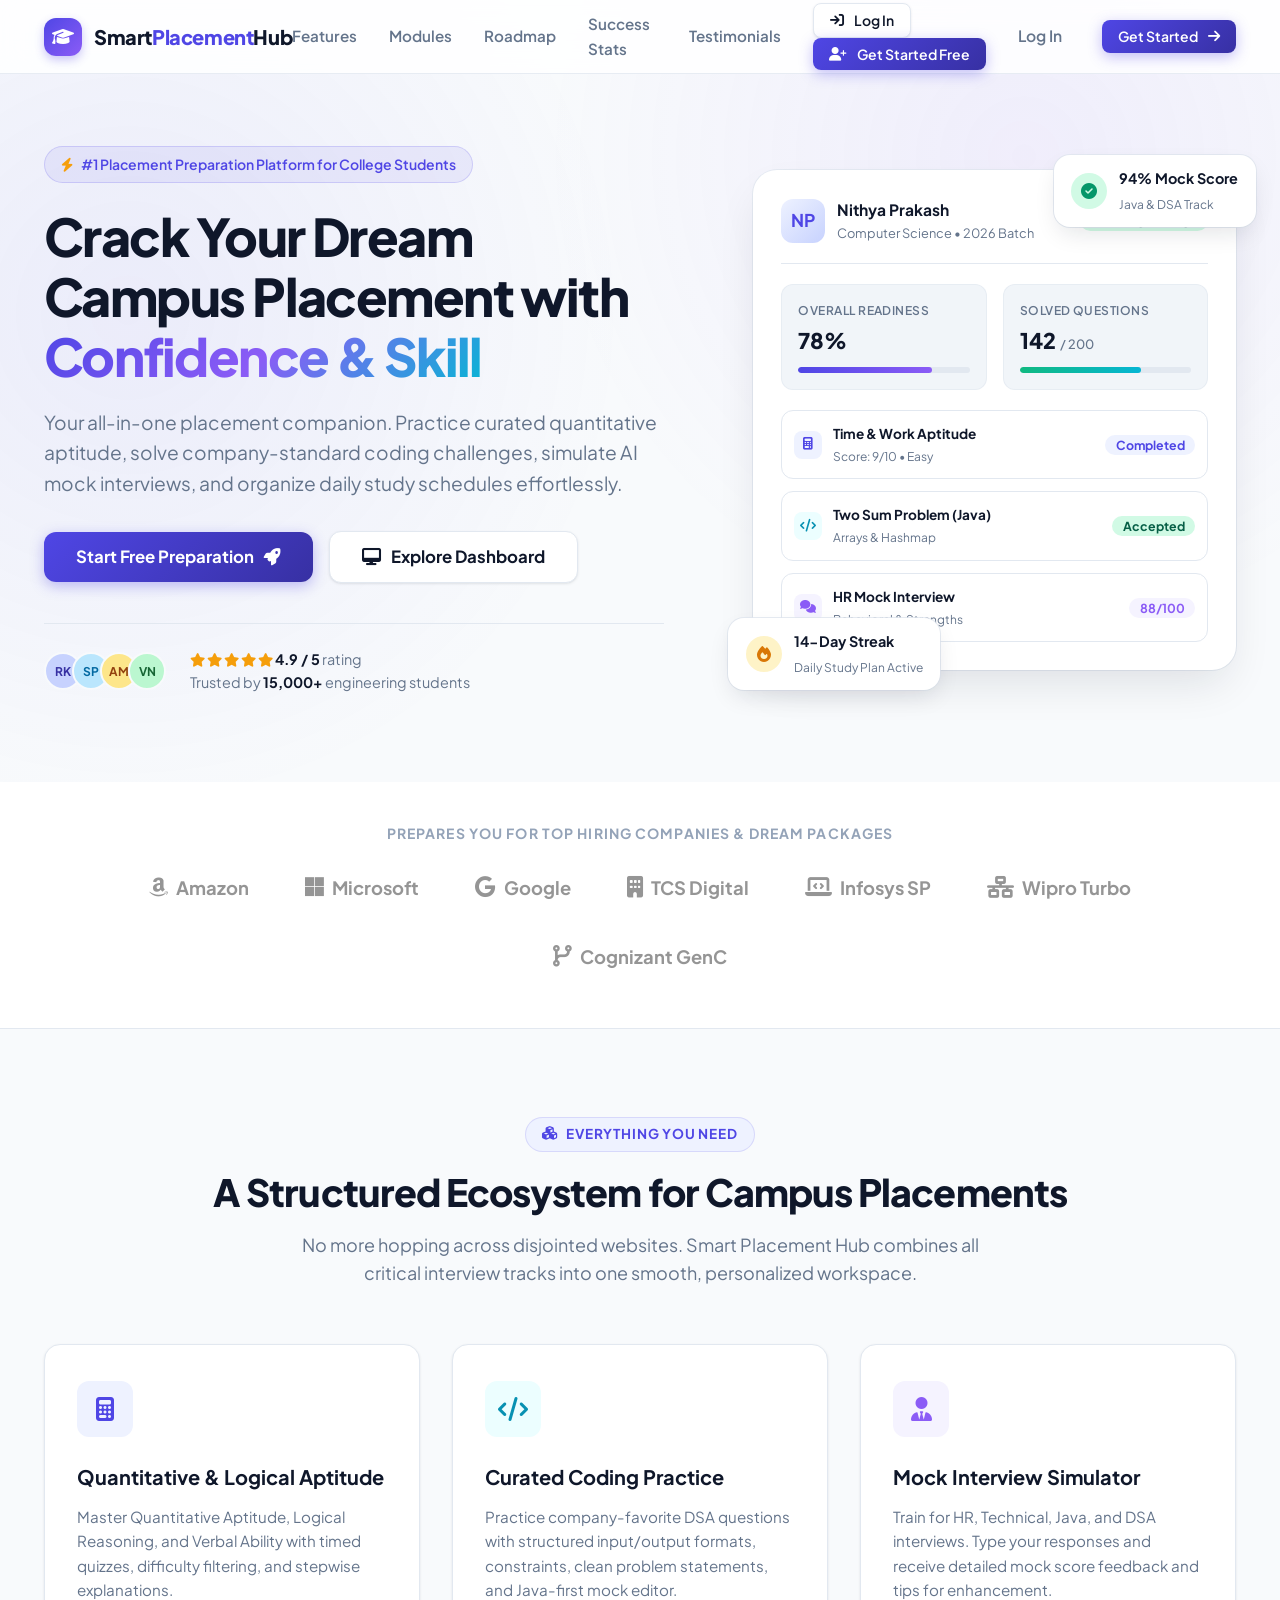
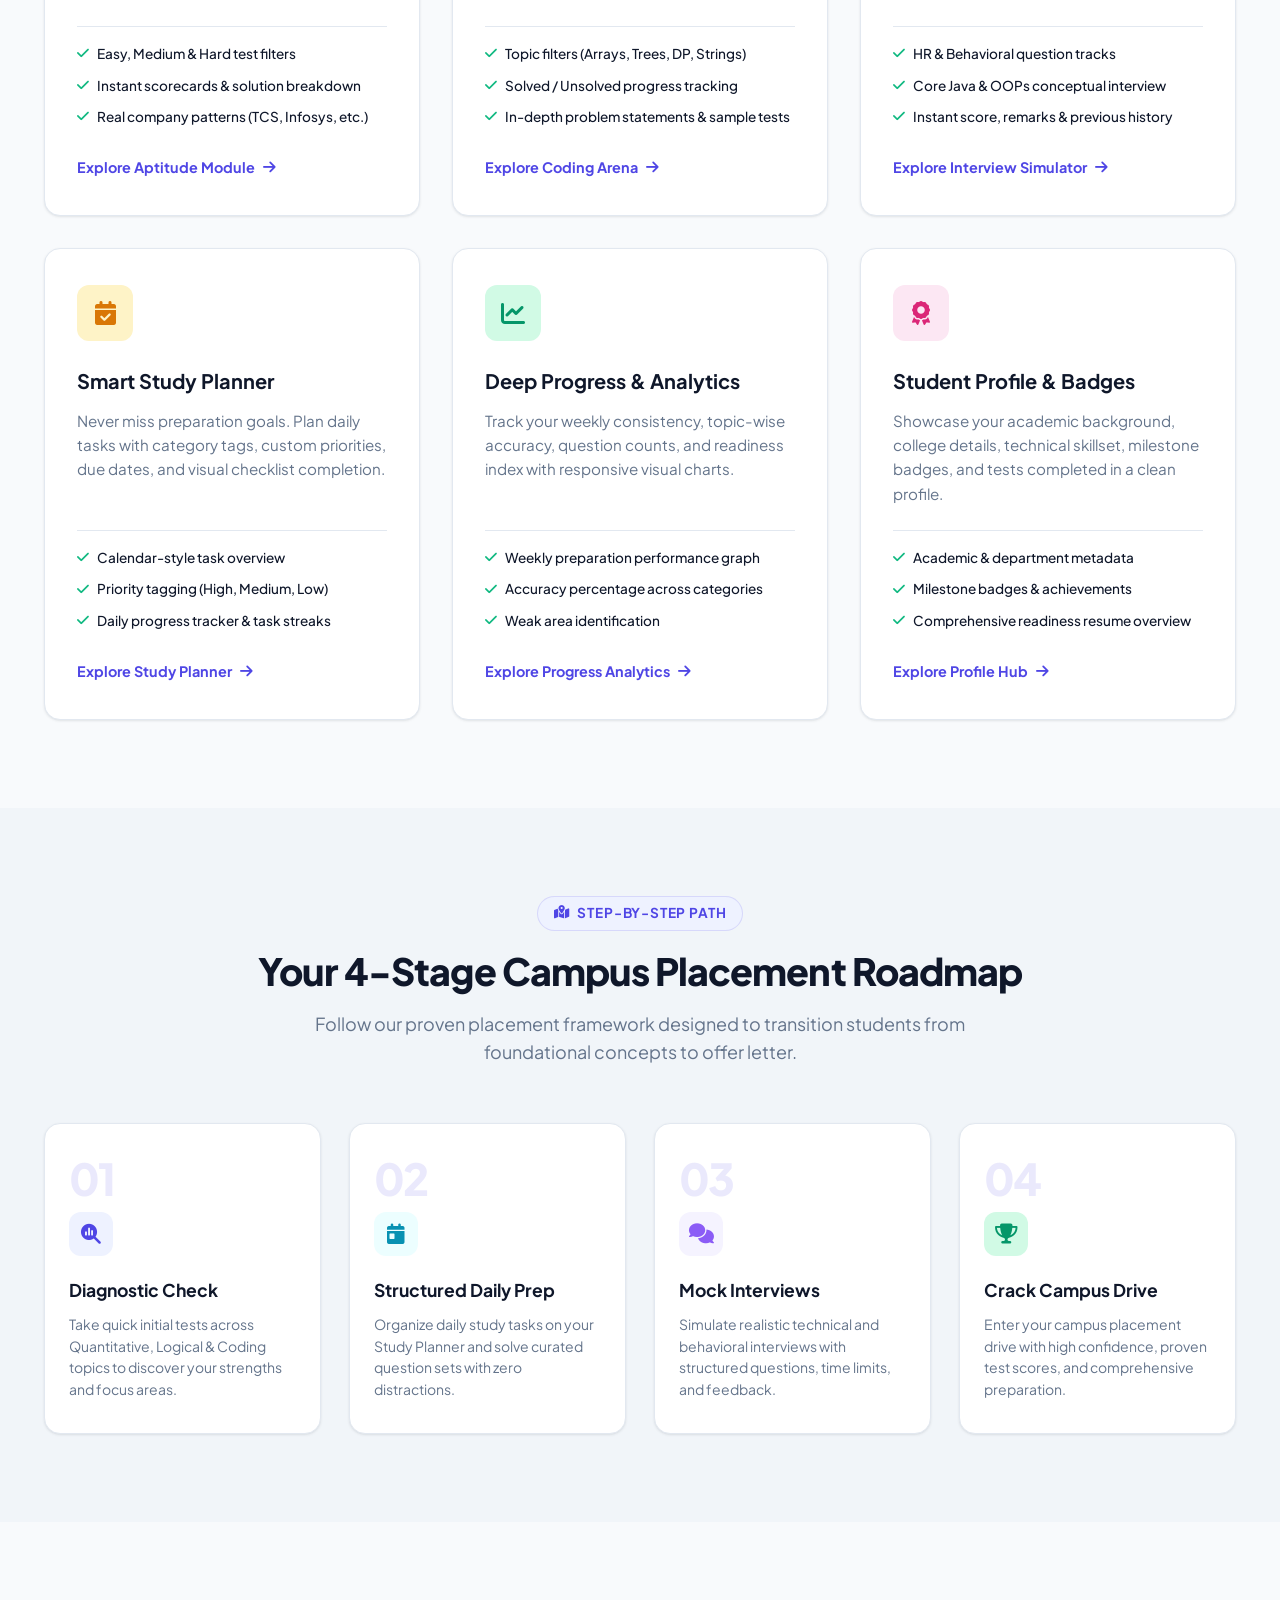
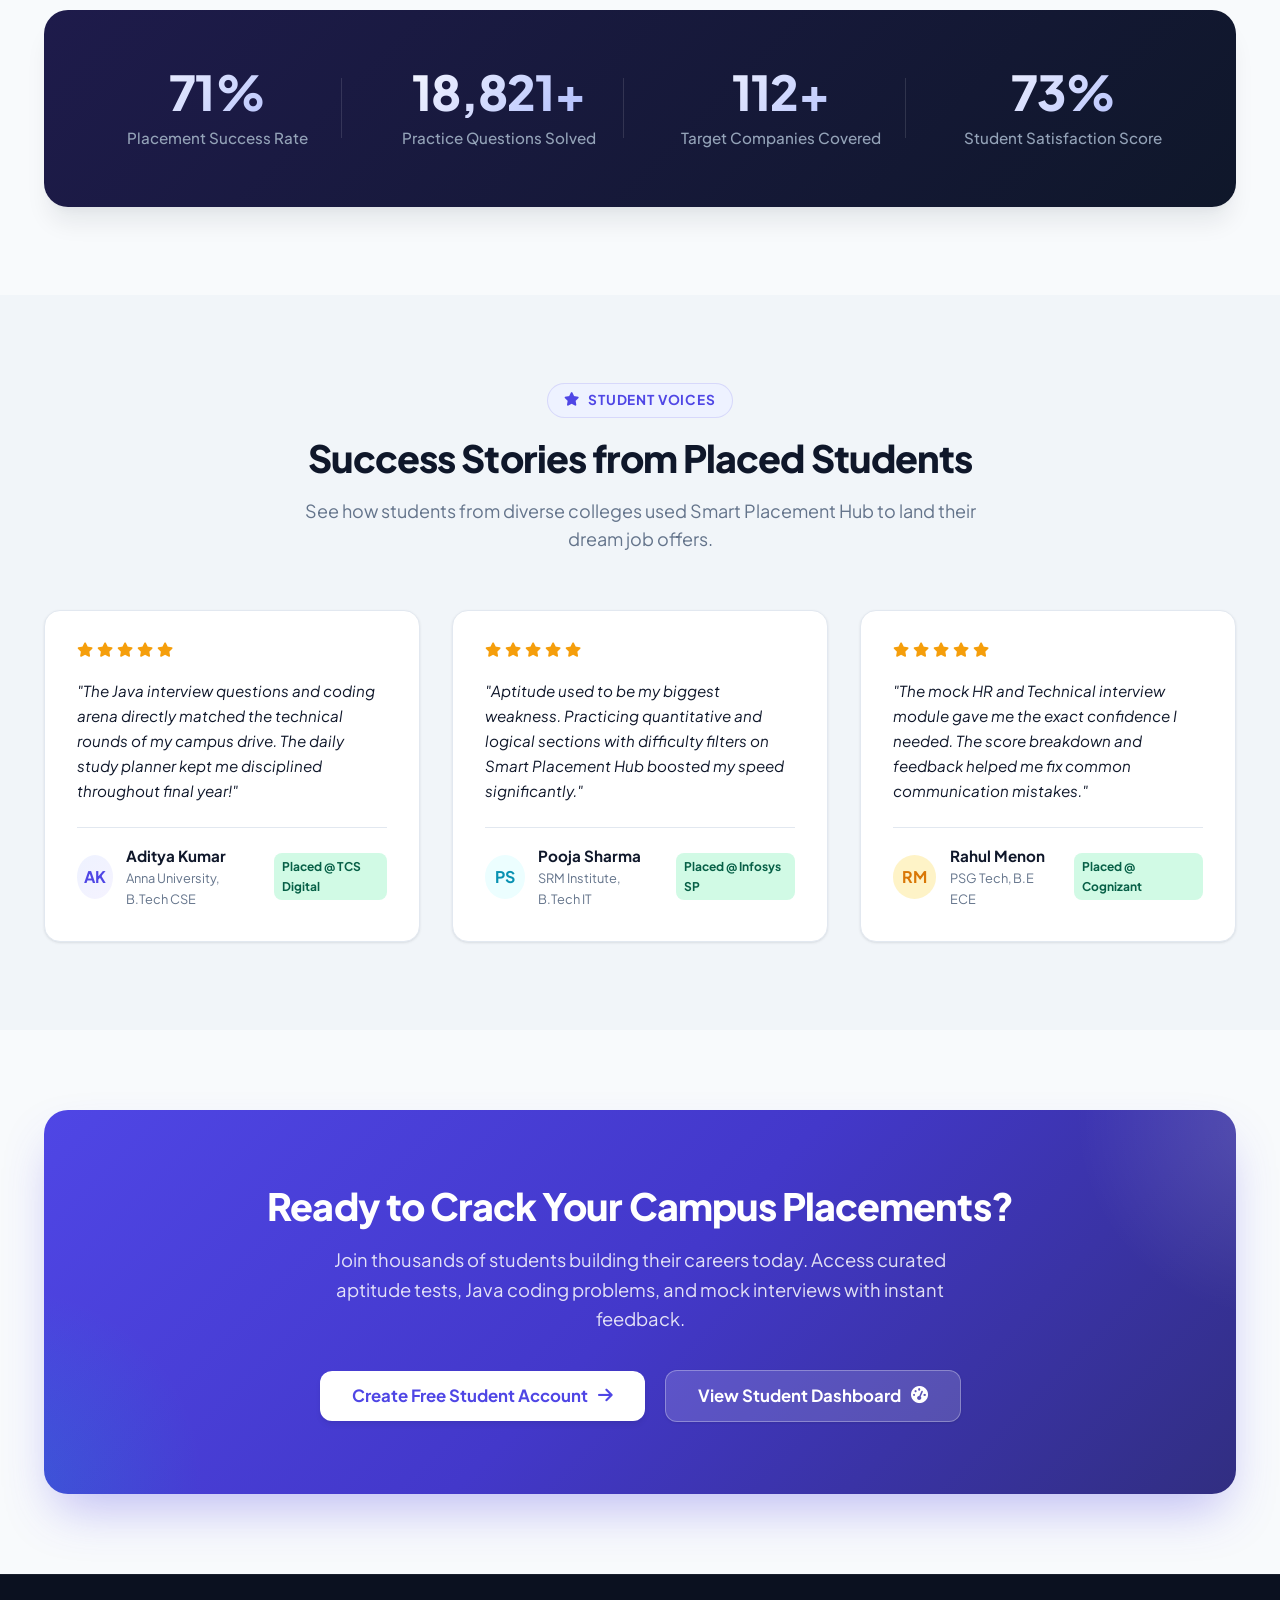
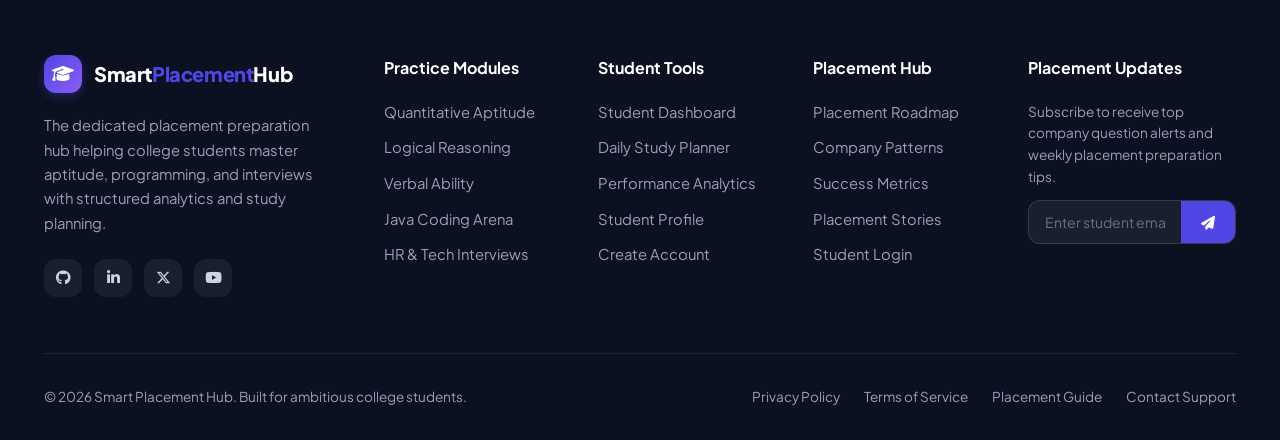
==== index.html @ e0151606 "Initial commit" ====
<!DOCTYPE html>
<html lang="en">
<head>
  <meta charset="UTF-8">
  <meta name="viewport" content="width=device-width, initial-scale=1.0">
  <meta name="description" content="Smart Placement Hub - Modern student placement preparation platform for mastering aptitude, coding challenges, mock interviews, and study planning.">
  <meta name="keywords" content="placement preparation, campus placements, aptitude practice, coding practice, mock interview, Java, DSA, study planner">
  <meta name="author" content="Smart Placement Hub">
  <title>Smart Placement Hub | Master Placements, Coding & Interviews</title>

  <!-- Google Fonts -->
  <link rel="preconnect" href="https://fonts.googleapis.com">
  <link rel="preconnect" href="https://fonts.gstatic.com" crossorigin>
  <link href="https://fonts.googleapis.com/css2?family=Inter:wght@300;400;500;600;700;800&family=Plus+Jakarta+Sans:wght@400;500;600;700;800&family=Fira+Code:wght@400;500&display=swap" rel="stylesheet">

  <!-- Font Awesome Icons -->
  <link rel="stylesheet" href="https://cdnjs.cloudflare.com/ajax/libs/font-awesome/6.5.1/css/all.min.css">

  <!-- Core & Responsive Styles -->
  <link rel="stylesheet" href="css/style.css">
  <link rel="stylesheet" href="css/responsive.css">
</head>
<body>

  <!-- Backdrop overlay for mobile drawer -->
  <div class="drawer-backdrop" id="drawerBackdrop"></div>

  <!-- =========================================================================
       1. Navigation Bar
       ========================================================================= -->
  <header class="navbar" id="mainNavbar">
    <div class="container nav-container">
      <!-- Brand Logo -->
      <a href="index.html" class="brand-logo" id="brandLogo">
        <div class="brand-icon-wrapper">
          <i class="fa-solid fa-graduation-cap"></i>
        </div>
        <span>Smart<span>Placement</span>Hub</span>
      </a>

      <!-- Desktop & Mobile Navigation Links -->
      <nav class="nav-menu" id="navMenu">
        <a href="#features" class="nav-link">Features</a>
        <a href="#modules" class="nav-link">Modules</a>
        <a href="#roadmap" class="nav-link">Roadmap</a>
        <a href="#stats" class="nav-link">Success Stats</a>
        <a href="#testimonials" class="nav-link">Testimonials</a>
        
        <!-- Mobile Actions inside Drawer -->
        <div class="nav-actions-mobile">
          <a href="login.html" class="btn btn-secondary btn-sm" id="mobileLoginBtn">
            <i class="fa-solid fa-arrow-right-to-bracket"></i> Log In
          </a>
          <a href="register.html" class="btn btn-primary btn-sm" id="mobileRegisterBtn">
            <i class="fa-solid fa-user-plus"></i> Get Started Free
          </a>
        </div>
      </nav>

      <!-- Action Buttons (Desktop) -->
      <div class="nav-actions">
        <a href="login.html" class="btn btn-ghost" id="navLoginBtn">Log In</a>
        <a href="register.html" class="btn btn-primary btn-sm" id="navRegisterBtn">
          <span>Get Started</span>
          <i class="fa-solid fa-arrow-right"></i>
        </a>
      </div>

      <!-- Hamburger Menu Toggle Button -->
      <button class="nav-toggle" id="navToggle" aria-label="Toggle Navigation Menu">
        <span></span>
        <span></span>
        <span></span>
      </button>
    </div>
  </header>

  <!-- =========================================================================
       2. Hero Section
       ========================================================================= -->
  <section class="hero-section" id="home">
    <div class="container">
      <div class="hero-grid">
        <!-- Hero Left Column: Copy & CTAs -->
        <div class="hero-content">
          <div class="hero-pill">
            <i class="fa-solid fa-bolt"></i>
            <span>#1 Placement Preparation Platform for College Students</span>
          </div>

          <h1 class="hero-title">
            Crack Your Dream Campus Placement with <span class="gradient-text">Confidence & Skill</span>
          </h1>

          <p class="hero-description">
            Your all-in-one placement companion. Practice curated quantitative aptitude, solve company-standard coding challenges, simulate AI mock interviews, and organize daily study schedules effortlessly.
          </p>

          <div class="hero-cta-group">
            <a href="register.html" class="btn btn-primary btn-lg" id="heroGetStartedBtn">
              <span>Start Free Preparation</span>
              <i class="fa-solid fa-rocket"></i>
            </a>
            <a href="dashboard.html" class="btn btn-secondary btn-lg" id="heroExploreDemoBtn">
              <i class="fa-solid fa-desktop"></i>
              <span>Explore Dashboard</span>
            </a>
          </div>

          <!-- Trust & Social Proof Stats -->
          <div class="hero-trust-row">
            <div class="avatar-stack">
              <div class="avatar" style="background-color: #C7D2FE; display: flex; align-items: center; justify-content: center; font-size: 0.75rem; font-weight: 700; color: #3730A3;">RK</div>
              <div class="avatar" style="background-color: #BAE6FD; display: flex; align-items: center; justify-content: center; font-size: 0.75rem; font-weight: 700; color: #0369A1;">SP</div>
              <div class="avatar" style="background-color: #FDE68A; display: flex; align-items: center; justify-content: center; font-size: 0.75rem; font-weight: 700; color: #92400E;">AM</div>
              <div class="avatar" style="background-color: #BBF7D0; display: flex; align-items: center; justify-content: center; font-size: 0.75rem; font-weight: 700; color: #166534;">VN</div>
            </div>
            <div class="trust-text">
              <div>
                <span class="trust-stars">
                  <i class="fa-solid fa-star"></i>
                  <i class="fa-solid fa-star"></i>
                  <i class="fa-solid fa-star"></i>
                  <i class="fa-solid fa-star"></i>
                  <i class="fa-solid fa-star"></i>
                </span>
                <strong>4.9 / 5</strong> rating
              </div>
              <span>Trusted by <strong>15,000+</strong> engineering students</span>
            </div>
          </div>
        </div>

        <!-- Hero Right Column: Interactive Dashboard Mockup Preview -->
        <div class="hero-visual">
          <!-- Floating Badge Top Right -->
          <div class="floating-badge floating-badge-1">
            <div class="badge-icon-wrap" style="background: #D1FAE5; color: #059669;">
              <i class="fa-solid fa-circle-check"></i>
            </div>
            <div class="badge-text-wrap">
              <strong>94% Mock Score</strong>
              <span>Java & DSA Track</span>
            </div>
          </div>

          <!-- Floating Badge Bottom Left -->
          <div class="floating-badge floating-badge-2">
            <div class="badge-icon-wrap" style="background: #FEF3C7; color: #D97706;">
              <i class="fa-solid fa-fire"></i>
            </div>
            <div class="badge-text-wrap">
              <strong>14-Day Streak</strong>
              <span>Daily Study Plan Active</span>
            </div>
          </div>

          <!-- Main Dashboard Preview Card -->
          <div class="hero-card-preview">
            <div class="preview-header">
              <div class="preview-user-info">
                <div class="preview-avatar">NP</div>
                <div class="preview-user-meta">
                  <h4>Nithya Prakash</h4>
                  <p>Computer Science • 2026 Batch</p>
                </div>
              </div>
              <span class="badge badge-success"><i class="fa-solid fa-shield-halved"></i> Ready for Day 1</span>
            </div>

            <div class="preview-stats-grid">
              <div class="preview-stat-box">
                <div class="label">Overall Readiness</div>
                <div class="value">78%</div>
                <div class="progress-bar-sm">
                  <div class="progress-fill" style="width: 78%;"></div>
                </div>
              </div>
              <div class="preview-stat-box">
                <div class="label">Solved Questions</div>
                <div class="value">142 <span style="font-size: 0.8rem; color: var(--text-muted); font-weight: 500;">/ 200</span></div>
                <div class="progress-bar-sm">
                  <div class="progress-fill" style="width: 71%; background: linear-gradient(90deg, #10B981, #06B6D4);"></div>
                </div>
              </div>
            </div>

            <!-- Recent Activity Snippets -->
            <div class="preview-activity-list">
              <div class="preview-activity-item">
                <div class="activity-left">
                  <div class="activity-icon" style="background: #EEF2FF; color: #4F46E5;">
                    <i class="fa-solid fa-calculator"></i>
                  </div>
                  <div>
                    <strong style="display: block; font-size: 0.85rem;">Time & Work Aptitude</strong>
                    <span style="font-size: 0.75rem; color: var(--text-muted);">Score: 9/10 • Easy</span>
                  </div>
                </div>
                <span class="badge badge-primary">Completed</span>
              </div>

              <div class="preview-activity-item">
                <div class="activity-left">
                  <div class="activity-icon" style="background: #ECFEFF; color: #0891B2;">
                    <i class="fa-solid fa-code"></i>
                  </div>
                  <div>
                    <strong style="display: block; font-size: 0.85rem;">Two Sum Problem (Java)</strong>
                    <span style="font-size: 0.75rem; color: var(--text-muted);">Arrays & Hashmap</span>
                  </div>
                </div>
                <span class="badge badge-success">Accepted</span>
              </div>

              <div class="preview-activity-item">
                <div class="activity-left">
                  <div class="activity-icon" style="background: #F5F3FF; color: #8B5CF6;">
                    <i class="fa-solid fa-comments"></i>
                  </div>
                  <div>
                    <strong style="display: block; font-size: 0.85rem;">HR Mock Interview</strong>
                    <span style="font-size: 0.75rem; color: var(--text-muted);">Behavioral & Strengths</span>
                  </div>
                </div>
                <span class="badge badge-purple">88/100</span>
              </div>
            </div>
          </div>
        </div>
      </div>
    </div>
  </section>

  <!-- =========================================================================
       3. Placement Partner Company Logos
       ========================================================================= -->
  <section class="trust-brands-section">
    <div class="container">
      <div class="trust-brands-title">Prepares you for top hiring companies & dream packages</div>
      <div class="brands-grid">
        <div class="brand-item"><i class="fa-brands fa-amazon"></i> Amazon</div>
        <div class="brand-item"><i class="fa-brands fa-microsoft"></i> Microsoft</div>
        <div class="brand-item"><i class="fa-brands fa-google"></i> Google</div>
        <div class="brand-item"><i class="fa-solid fa-building"></i> TCS Digital</div>
        <div class="brand-item"><i class="fa-solid fa-laptop-code"></i> Infosys SP</div>
        <div class="brand-item"><i class="fa-solid fa-network-wired"></i> Wipro Turbo</div>
        <div class="brand-item"><i class="fa-solid fa-code-branch"></i> Cognizant GenC</div>
      </div>
    </div>
  </section>

  <!-- =========================================================================
       4. Core Modules & Key Features
       ========================================================================= -->
  <section class="section" id="features">
    <div class="container">
      <div class="text-center">
        <span class="section-tag"><i class="fa-solid fa-cubes"></i> Everything You Need</span>
        <h2 class="section-title">A Structured Ecosystem for Campus Placements</h2>
        <p class="section-subtitle">
          No more hopping across disjointed websites. Smart Placement Hub combines all critical interview tracks into one smooth, personalized workspace.
        </p>
      </div>

      <div class="features-grid" id="modules">
        <!-- Feature 1: Aptitude Practice -->
        <div class="feature-card">
          <div class="feature-icon-box" style="background: #EEF2FF; color: #4F46E5;">
            <i class="fa-solid fa-calculator"></i>
          </div>
          <h3>Quantitative & Logical Aptitude</h3>
          <p>
            Master Quantitative Aptitude, Logical Reasoning, and Verbal Ability with timed quizzes, difficulty filtering, and stepwise explanations.
          </p>
          <div class="feature-highlights">
            <div class="feature-highlight-item"><i class="fa-solid fa-check"></i> Easy, Medium & Hard test filters</div>
            <div class="feature-highlight-item"><i class="fa-solid fa-check"></i> Instant scorecards & solution breakdown</div>
            <div class="feature-highlight-item"><i class="fa-solid fa-check"></i> Real company patterns (TCS, Infosys, etc.)</div>
          </div>
          <a href="aptitude.html" class="feature-link">
            Explore Aptitude Module <i class="fa-solid fa-arrow-right"></i>
          </a>
        </div>

        <!-- Feature 2: Coding Practice -->
        <div class="feature-card">
          <div class="feature-icon-box" style="background: #ECFEFF; color: #0891B2;">
            <i class="fa-solid fa-code"></i>
          </div>
          <h3>Curated Coding Practice</h3>
          <p>
            Practice company-favorite DSA questions with structured input/output formats, constraints, clean problem statements, and Java-first mock editor.
          </p>
          <div class="feature-highlights">
            <div class="feature-highlight-item"><i class="fa-solid fa-check"></i> Topic filters (Arrays, Trees, DP, Strings)</div>
            <div class="feature-highlight-item"><i class="fa-solid fa-check"></i> Solved / Unsolved progress tracking</div>
            <div class="feature-highlight-item"><i class="fa-solid fa-check"></i> In-depth problem statements & sample tests</div>
          </div>
          <a href="coding.html" class="feature-link">
            Explore Coding Arena <i class="fa-solid fa-arrow-right"></i>
          </a>
        </div>

        <!-- Feature 3: Mock Interview Simulator -->
        <div class="feature-card">
          <div class="feature-icon-box" style="background: #F5F3FF; color: #8B5CF6;">
            <i class="fa-solid fa-user-tie"></i>
          </div>
          <h3>Mock Interview Simulator</h3>
          <p>
            Train for HR, Technical, Java, and DSA interviews. Type your responses and receive detailed mock score feedback and tips for enhancement.
          </p>
          <div class="feature-highlights">
            <div class="feature-highlight-item"><i class="fa-solid fa-check"></i> HR & Behavioral question tracks</div>
            <div class="feature-highlight-item"><i class="fa-solid fa-check"></i> Core Java & OOPs conceptual interview</div>
            <div class="feature-highlight-item"><i class="fa-solid fa-check"></i> Instant score, remarks & previous history</div>
          </div>
          <a href="interview.html" class="feature-link">
            Explore Interview Simulator <i class="fa-solid fa-arrow-right"></i>
          </a>
        </div>

        <!-- Feature 4: Study Planner -->
        <div class="feature-card">
          <div class="feature-icon-box" style="background: #FEF3C7; color: #D97706;">
            <i class="fa-solid fa-calendar-check"></i>
          </div>
          <h3>Smart Study Planner</h3>
          <p>
            Never miss preparation goals. Plan daily tasks with category tags, custom priorities, due dates, and visual checklist completion.
          </p>
          <div class="feature-highlights">
            <div class="feature-highlight-item"><i class="fa-solid fa-check"></i> Calendar-style task overview</div>
            <div class="feature-highlight-item"><i class="fa-solid fa-check"></i> Priority tagging (High, Medium, Low)</div>
            <div class="feature-highlight-item"><i class="fa-solid fa-check"></i> Daily progress tracker & task streaks</div>
          </div>
          <a href="planner.html" class="feature-link">
            Explore Study Planner <i class="fa-solid fa-arrow-right"></i>
          </a>
        </div>

        <!-- Feature 5: Progress & Analytics -->
        <div class="feature-card">
          <div class="feature-icon-box" style="background: #D1FAE5; color: #059669;">
            <i class="fa-solid fa-chart-line"></i>
          </div>
          <h3>Deep Progress & Analytics</h3>
          <p>
            Track your weekly consistency, topic-wise accuracy, question counts, and readiness index with responsive visual charts.
          </p>
          <div class="feature-highlights">
            <div class="feature-highlight-item"><i class="fa-solid fa-check"></i> Weekly preparation performance graph</div>
            <div class="feature-highlight-item"><i class="fa-solid fa-check"></i> Accuracy percentage across categories</div>
            <div class="feature-highlight-item"><i class="fa-solid fa-check"></i> Weak area identification</div>
          </div>
          <a href="progress.html" class="feature-link">
            Explore Progress Analytics <i class="fa-solid fa-arrow-right"></i>
          </a>
        </div>

        <!-- Feature 6: Student Profile & Achievements -->
        <div class="feature-card">
          <div class="feature-icon-box" style="background: #FCE7F3; color: #DB2777;">
            <i class="fa-solid fa-award"></i>
          </div>
          <h3>Student Profile & Badges</h3>
          <p>
            Showcase your academic background, college details, technical skillset, milestone badges, and tests completed in a clean profile.
          </p>
          <div class="feature-highlights">
            <div class="feature-highlight-item"><i class="fa-solid fa-check"></i> Academic & department metadata</div>
            <div class="feature-highlight-item"><i class="fa-solid fa-check"></i> Milestone badges & achievements</div>
            <div class="feature-highlight-item"><i class="fa-solid fa-check"></i> Comprehensive readiness resume overview</div>
          </div>
          <a href="profile.html" class="feature-link">
            Explore Profile Hub <i class="fa-solid fa-arrow-right"></i>
          </a>
        </div>
      </div>
    </div>
  </section>

  <!-- =========================================================================
       5. Preparation Roadmap ("How It Works")
       ========================================================================= -->
  <section class="section section-subtle" id="roadmap">
    <div class="container">
      <div class="text-center">
        <span class="section-tag"><i class="fa-solid fa-map-location-dot"></i> Step-by-Step Path</span>
        <h2 class="section-title">Your 4-Stage Campus Placement Roadmap</h2>
        <p class="section-subtitle">
          Follow our proven placement framework designed to transition students from foundational concepts to offer letter.
        </p>
      </div>

      <div class="roadmap-steps-grid">
        <!-- Step 1 -->
        <div class="roadmap-card">
          <div class="step-number">01</div>
          <div class="step-icon-wrap">
            <i class="fa-solid fa-magnifying-glass-chart"></i>
          </div>
          <h4>Diagnostic Check</h4>
          <p>Take quick initial tests across Quantitative, Logical & Coding topics to discover your strengths and focus areas.</p>
        </div>

        <!-- Step 2 -->
        <div class="roadmap-card">
          <div class="step-number">02</div>
          <div class="step-icon-wrap" style="background: #ECFEFF; color: #0891B2;">
            <i class="fa-solid fa-calendar-day"></i>
          </div>
          <h4>Structured Daily Prep</h4>
          <p>Organize daily study tasks on your Study Planner and solve curated question sets with zero distractions.</p>
        </div>

        <!-- Step 3 -->
        <div class="roadmap-card">
          <div class="step-number">03</div>
          <div class="step-icon-wrap" style="background: #F5F3FF; color: #8B5CF6;">
            <i class="fa-solid fa-comments"></i>
          </div>
          <h4>Mock Interviews</h4>
          <p>Simulate realistic technical and behavioral interviews with structured questions, time limits, and feedback.</p>
        </div>

        <!-- Step 4 -->
        <div class="roadmap-card">
          <div class="step-number">04</div>
          <div class="step-icon-wrap" style="background: #D1FAE5; color: #059669;">
            <i class="fa-solid fa-trophy"></i>
          </div>
          <h4>Crack Campus Drive</h4>
          <p>Enter your campus placement drive with high confidence, proven test scores, and comprehensive preparation.</p>
        </div>
      </div>
    </div>
  </section>

  <!-- =========================================================================
       6. Placement Statistics Banner
       ========================================================================= -->
  <section class="section" id="stats">
    <div class="container">
      <div class="stats-banner">
        <div class="stats-grid">
          <div class="stat-item">
            <div class="stat-value" data-counter-target="95" data-counter-suffix="%">0%</div>
            <div class="stat-label">Placement Success Rate</div>
          </div>
          <div class="stat-item">
            <div class="stat-value" data-counter-target="25000" data-counter-suffix="+">0</div>
            <div class="stat-label">Practice Questions Solved</div>
          </div>
          <div class="stat-item">
            <div class="stat-value" data-counter-target="150" data-counter-suffix="+">0</div>
            <div class="stat-label">Target Companies Covered</div>
          </div>
          <div class="stat-item">
            <div class="stat-value" data-counter-target="98" data-counter-suffix="%">0%</div>
            <div class="stat-label">Student Satisfaction Score</div>
          </div>
        </div>
      </div>
    </div>
  </section>

  <!-- =========================================================================
       7. Student Testimonials / Placed Reviews
       ========================================================================= -->
  <section class="section section-subtle" id="testimonials">
    <div class="container">
      <div class="text-center">
        <span class="section-tag"><i class="fa-solid fa-star"></i> Student Voices</span>
        <h2 class="section-title">Success Stories from Placed Students</h2>
        <p class="section-subtitle">
          See how students from diverse colleges used Smart Placement Hub to land their dream job offers.
        </p>
      </div>

      <div class="testimonials-grid">
        <!-- Testimonial 1 -->
        <div class="testimonial-card">
          <div>
            <div class="testimonial-stars">
              <i class="fa-solid fa-star"></i>
              <i class="fa-solid fa-star"></i>
              <i class="fa-solid fa-star"></i>
              <i class="fa-solid fa-star"></i>
              <i class="fa-solid fa-star"></i>
            </div>
            <p class="testimonial-quote">
              "The Java interview questions and coding arena directly matched the technical rounds of my campus drive. The daily study planner kept me disciplined throughout final year!"
            </p>
          </div>
          <div class="testimonial-author">
            <div class="author-avatar">AK</div>
            <div class="author-info">
              <h4>Aditya Kumar</h4>
              <p>Anna University, B.Tech CSE</p>
            </div>
            <span class="placement-badge">Placed @ TCS Digital</span>
          </div>
        </div>

        <!-- Testimonial 2 -->
        <div class="testimonial-card">
          <div>
            <div class="testimonial-stars">
              <i class="fa-solid fa-star"></i>
              <i class="fa-solid fa-star"></i>
              <i class="fa-solid fa-star"></i>
              <i class="fa-solid fa-star"></i>
              <i class="fa-solid fa-star"></i>
            </div>
            <p class="testimonial-quote">
              "Aptitude used to be my biggest weakness. Practicing quantitative and logical sections with difficulty filters on Smart Placement Hub boosted my speed significantly."
            </p>
          </div>
          <div class="testimonial-author">
            <div class="author-avatar" style="background: #ECFEFF; color: #0891B2;">PS</div>
            <div class="author-info">
              <h4>Pooja Sharma</h4>
              <p>SRM Institute, B.Tech IT</p>
            </div>
            <span class="placement-badge">Placed @ Infosys SP</span>
          </div>
        </div>

        <!-- Testimonial 3 -->
        <div class="testimonial-card">
          <div>
            <div class="testimonial-stars">
              <i class="fa-solid fa-star"></i>
              <i class="fa-solid fa-star"></i>
              <i class="fa-solid fa-star"></i>
              <i class="fa-solid fa-star"></i>
              <i class="fa-solid fa-star"></i>
            </div>
            <p class="testimonial-quote">
              "The mock HR and Technical interview module gave me the exact confidence I needed. The score breakdown and feedback helped me fix common communication mistakes."
            </p>
          </div>
          <div class="testimonial-author">
            <div class="author-avatar" style="background: #FEF3C7; color: #D97706;">RM</div>
            <div class="author-info">
              <h4>Rahul Menon</h4>
              <p>PSG Tech, B.E ECE</p>
            </div>
            <span class="placement-badge">Placed @ Cognizant</span>
          </div>
        </div>
      </div>
    </div>
  </section>

  <!-- =========================================================================
       8. Call to Action Banner
       ========================================================================= -->
  <section class="cta-section">
    <div class="container">
      <div class="cta-box">
        <h2 class="section-title">Ready to Crack Your Campus Placements?</h2>
        <p>
          Join thousands of students building their careers today. Access curated aptitude tests, Java coding problems, and mock interviews with instant feedback.
        </p>
        <div class="cta-actions">
          <a href="register.html" class="btn btn-white btn-lg" id="ctaRegisterBtn">
            <span>Create Free Student Account</span>
            <i class="fa-solid fa-arrow-right"></i>
          </a>
          <a href="dashboard.html" class="btn btn-secondary btn-lg" style="background: rgba(255,255,255,0.15); color: #FFFFFF; border-color: rgba(255,255,255,0.3);" id="ctaDashboardBtn">
            <span>View Student Dashboard</span>
            <i class="fa-solid fa-gauge-high"></i>
          </a>
        </div>
      </div>
    </div>
  </section>

  <!-- =========================================================================
       9. Footer
       ========================================================================= -->
  <footer class="footer">
    <div class="container">
      <div class="footer-grid">
        <!-- Col 1: Brand Info -->
        <div class="footer-brand">
          <a href="index.html" class="brand-logo" style="color: #FFFFFF;">
            <div class="brand-icon-wrapper">
              <i class="fa-solid fa-graduation-cap"></i>
            </div>
            <span>Smart<span>Placement</span>Hub</span>
          </a>
          <p>
            The dedicated placement preparation hub helping college students master aptitude, programming, and interviews with structured analytics and study planning.
          </p>
          <div class="footer-socials">
            <a href="#" class="social-btn" aria-label="GitHub"><i class="fa-brands fa-github"></i></a>
            <a href="#" class="social-btn" aria-label="LinkedIn"><i class="fa-brands fa-linkedin-in"></i></a>
            <a href="#" class="social-btn" aria-label="Twitter"><i class="fa-brands fa-x-twitter"></i></a>
            <a href="#" class="social-btn" aria-label="YouTube"><i class="fa-brands fa-youtube"></i></a>
          </div>
        </div>

        <!-- Col 2: Practice Modules -->
        <div class="footer-col">
          <h4>Practice Modules</h4>
          <div class="footer-links">
            <a href="aptitude.html">Quantitative Aptitude</a>
            <a href="aptitude.html">Logical Reasoning</a>
            <a href="aptitude.html">Verbal Ability</a>
            <a href="coding.html">Java Coding Arena</a>
            <a href="interview.html">HR & Tech Interviews</a>
          </div>
        </div>

        <!-- Col 3: Student Tools -->
        <div class="footer-col">
          <h4>Student Tools</h4>
          <div class="footer-links">
            <a href="dashboard.html">Student Dashboard</a>
            <a href="planner.html">Daily Study Planner</a>
            <a href="progress.html">Performance Analytics</a>
            <a href="profile.html">Student Profile</a>
            <a href="register.html">Create Account</a>
          </div>
        </div>

        <!-- Col 4: Resources -->
        <div class="footer-col">
          <h4>Placement Hub</h4>
          <div class="footer-links">
            <a href="#roadmap">Placement Roadmap</a>
            <a href="#features">Company Patterns</a>
            <a href="#stats">Success Metrics</a>
            <a href="#testimonials">Placement Stories</a>
            <a href="login.html">Student Login</a>
          </div>
        </div>

        <!-- Col 5: Newsletter -->
        <div class="footer-col">
          <h4>Placement Updates</h4>
          <p style="color: #94A3B8; font-size: 0.85rem; margin-bottom: 0.75rem;">
            Subscribe to receive top company question alerts and weekly placement preparation tips.
          </p>
          <form class="newsletter-form" id="newsletterForm">
            <div class="newsletter-input-group">
              <input type="email" placeholder="Enter student email" required>
              <button type="submit" aria-label="Subscribe"><i class="fa-solid fa-paper-plane"></i></button>
            </div>
          </form>
        </div>
      </div>

      <!-- Bottom Bar -->
      <div class="footer-bottom">
        <div>
          &copy; 2026 Smart Placement Hub. Built for ambitious college students.
        </div>
        <div class="footer-bottom-links">
          <a href="#">Privacy Policy</a>
          <a href="#">Terms of Service</a>
          <a href="#">Placement Guide</a>
          <a href="mailto:support@smartplacementhub.com">Contact Support</a>
        </div>
      </div>
    </div>
  </footer>

  <!-- Scripts -->
  <script src="js/main.js"></script>
</body>
</html>
---- css/style.css ----
/* ==========================================================================
   SMART PLACEMENT HUB - CORE DESIGN SYSTEM & STYLESHEET
   Version: 1.0.0
   Author: Smart Placement Hub Team
   ========================================================================== */

@import url('https://fonts.googleapis.com/css2?family=Inter:wght@300;400;500;600;700;800&family=Plus+Jakarta+Sans:wght@400;500;600;700;800&family=Fira+Code:wght@400;500&display=swap');

/* --------------------------------------------------------------------------
   1. CSS Custom Properties (Design Tokens)
   -------------------------------------------------------------------------- */
:root {
  /* Brand Colors */
  --primary: #4F46E5;         /* Indigo-600 */
  --primary-hover: #4338CA;   /* Indigo-700 */
  --primary-light: #EEF2FF;   /* Indigo-50 */
  --primary-glow: rgba(79, 70, 229, 0.25);
  
  --secondary: #06B6D4;       /* Cyan-500 */
  --secondary-hover: #0891B2; /* Cyan-600 */
  --secondary-light: #ECFEFF; /* Cyan-50 */
  
  --accent: #8B5CF6;          /* Violet-500 */
  --accent-light: #F5F3FF;    /* Violet-50 */

  /* Neutral Colors */
  --bg-main: #F8FAFC;         /* Slate-50 */
  --bg-card: #FFFFFF;         /* Pure White */
  --bg-subtle: #F1F5F9;       /* Slate-100 */
  --bg-dark: #0F172A;         /* Slate-900 */
  
  --text-main: #0F172A;       /* Slate-900 */
  --text-muted: #64748B;      /* Slate-500 */
  --text-subtle: #94A3B8;     /* Slate-400 */
  --text-inverse: #FFFFFF;    /* White */

  --border-light: #E2E8F0;    /* Slate-200 */
  --border-focus: #818CF8;    /* Indigo-400 */

  /* Semantic / Status Colors */
  --success: #10B981;         /* Emerald-500 */
  --success-light: #D1FAE5;   /* Emerald-100 */
  --warning: #F59E0B;         /* Amber-500 */
  --warning-light: #FEF3C7;   /* Amber-100 */
  --danger: #EF4444;          /* Rose-500 */
  --danger-light: #FEE2E2;    /* Rose-100 */
  --info: #3B82F6;            /* Blue-500 */
  --info-light: #DBEAFE;      /* Blue-100 */

  /* Typography */
  --font-sans: 'Plus Jakarta Sans', 'Inter', -apple-system, BlinkMacSystemFont, 'Segoe UI', Roboto, sans-serif;
  --font-mono: 'Fira Code', monospace;

  /* Shadows */
  --shadow-xs: 0 1px 2px 0 rgba(15, 23, 42, 0.05);
  --shadow-sm: 0 1px 3px 0 rgba(15, 23, 42, 0.08), 0 1px 2px -1px rgba(15, 23, 42, 0.08);
  --shadow-md: 0 4px 6px -1px rgba(15, 23, 42, 0.08), 0 2px 4px -2px rgba(15, 23, 42, 0.06);
  --shadow-lg: 0 10px 15px -3px rgba(15, 23, 42, 0.08), 0 4px 6px -4px rgba(15, 23, 42, 0.04);
  --shadow-xl: 0 20px 25px -5px rgba(15, 23, 42, 0.08), 0 8px 10px -6px rgba(15, 23, 42, 0.04);
  --shadow-glow: 0 0 25px rgba(79, 70, 229, 0.3);

  /* Radii */
  --radius-sm: 8px;
  --radius-md: 12px;
  --radius-lg: 16px;
  --radius-xl: 24px;
  --radius-full: 9999px;

  /* Transitions */
  --transition-fast: 150ms cubic-bezier(0.4, 0, 0.2, 1);
  --transition-normal: 250ms cubic-bezier(0.4, 0, 0.2, 1);
  --transition-slow: 350ms cubic-bezier(0.4, 0, 0.2, 1);

  /* Layout */
  --max-width: 1240px;
  --nav-height: 74px;
}

/* --------------------------------------------------------------------------
   2. Reset & Global Styles
   -------------------------------------------------------------------------- */
*, *::before, *::after {
  box-sizing: border-box;
  margin: 0;
  padding: 0;
}

html {
  scroll-behavior: smooth;
  font-size: 16px;
}

body {
  font-family: var(--font-sans);
  background-color: var(--bg-main);
  color: var(--text-main);
  line-height: 1.6;
  -webkit-font-smoothing: antialiased;
  -moz-osx-font-smoothing: grayscale;
  overflow-x: hidden;
}

img, svg {
  display: block;
  max-width: 100%;
}

a {
  color: inherit;
  text-decoration: none;
  transition: color var(--transition-fast);
}

button, input, select, textarea {
  font-family: inherit;
  font-size: inherit;
  color: inherit;
}

button {
  cursor: pointer;
  border: none;
  background: none;
}

ul, ol {
  list-style: none;
}

/* --------------------------------------------------------------------------
   3. Base Layout & Containers
   -------------------------------------------------------------------------- */
.container {
  width: 100%;
  max-width: var(--max-width);
  margin-left: auto;
  margin-right: auto;
  padding-left: 1.5rem;
  padding-right: 1.5rem;
}

.section {
  padding: 5.5rem 0;
  position: relative;
}

.section-subtle {
  background-color: var(--bg-subtle);
}

.section-dark {
  background-color: var(--bg-dark);
  color: var(--text-inverse);
}

/* --------------------------------------------------------------------------
   4. Typography Utilities
   -------------------------------------------------------------------------- */
.text-center { text-align: center; }
.text-left { text-align: left; }
.text-right { text-align: right; }

.section-tag {
  display: inline-flex;
  align-items: center;
  gap: 0.5rem;
  padding: 0.35rem 1rem;
  background: var(--primary-light);
  color: var(--primary);
  border-radius: var(--radius-full);
  font-size: 0.85rem;
  font-weight: 700;
  text-transform: uppercase;
  letter-spacing: 0.06em;
  margin-bottom: 1rem;
  border: 1px solid rgba(79, 70, 229, 0.15);
}

.section-title {
  font-size: 2.35rem;
  font-weight: 800;
  line-height: 1.25;
  color: var(--text-main);
  letter-spacing: -0.025em;
  margin-bottom: 1rem;
}

.section-dark .section-title {
  color: var(--text-inverse);
}

.section-subtitle {
  font-size: 1.125rem;
  color: var(--text-muted);
  max-width: 680px;
  margin-left: auto;
  margin-right: auto;
  line-height: 1.6;
}

.section-dark .section-subtitle {
  color: var(--text-subtle);
}

.gradient-text {
  background: linear-gradient(135deg, var(--primary) 0%, var(--accent) 50%, var(--secondary) 100%);
  -webkit-background-clip: text;
  -webkit-text-fill-color: transparent;
  background-clip: text;
}

/* --------------------------------------------------------------------------
   5. Buttons & Interactive Controls
   -------------------------------------------------------------------------- */
.btn {
  display: inline-flex;
  align-items: center;
  justify-content: center;
  gap: 0.625rem;
  font-weight: 600;
  font-size: 0.975rem;
  padding: 0.75rem 1.5rem;
  border-radius: var(--radius-md);
  transition: all var(--transition-normal);
  line-height: 1.2;
  white-space: nowrap;
  user-select: none;
}

.btn:hover {
  transform: translateY(-2px);
}

.btn:active {
  transform: translateY(0);
}

.btn-primary {
  background: linear-gradient(135deg, var(--primary) 0%, #3730A3 100%);
  color: var(--text-inverse);
  box-shadow: 0 4px 14px 0 rgba(79, 70, 229, 0.35);
}

.btn-primary:hover {
  background: linear-gradient(135deg, #4338CA 0%, #312E81 100%);
  box-shadow: 0 6px 20px 0 rgba(79, 70, 229, 0.45);
  color: var(--text-inverse);
}

.btn-secondary {
  background: var(--bg-card);
  color: var(--text-main);
  border: 1px solid var(--border-light);
  box-shadow: var(--shadow-sm);
}

.btn-secondary:hover {
  background: var(--bg-subtle);
  border-color: var(--primary);
  color: var(--primary);
}

.btn-outline {
  background: transparent;
  color: var(--primary);
  border: 1.5px solid var(--primary);
}

.btn-outline:hover {
  background: var(--primary-light);
  color: var(--primary-hover);
}

.btn-ghost {
  background: transparent;
  color: var(--text-muted);
}

.btn-ghost:hover {
  color: var(--primary);
  background: var(--primary-light);
}

.btn-white {
  background: var(--bg-card);
  color: var(--primary);
  box-shadow: var(--shadow-md);
}

.btn-white:hover {
  background: #F8FAFC;
  box-shadow: var(--shadow-lg);
  color: var(--primary-hover);
}

.btn-sm {
  padding: 0.5rem 1rem;
  font-size: 0.875rem;
  border-radius: var(--radius-sm);
}

.btn-lg {
  padding: 0.95rem 2rem;
  font-size: 1.05rem;
  border-radius: var(--radius-md);
  font-weight: 700;
}

.btn-icon {
  width: 42px;
  height: 42px;
  padding: 0;
  border-radius: var(--radius-md);
}

/* --------------------------------------------------------------------------
   6. Badges & Tags
   -------------------------------------------------------------------------- */
.badge {
  display: inline-flex;
  align-items: center;
  gap: 0.35rem;
  padding: 0.25rem 0.65rem;
  font-size: 0.775rem;
  font-weight: 700;
  border-radius: var(--radius-full);
  line-height: 1;
}

.badge-primary { background: var(--primary-light); color: var(--primary); }
.badge-secondary { background: var(--secondary-light); color: var(--secondary-hover); }
.badge-success { background: var(--success-light); color: #065F46; }
.badge-warning { background: var(--warning-light); color: #92400E; }
.badge-danger { background: var(--danger-light); color: #991B1B; }
.badge-purple { background: var(--accent-light); color: var(--accent); }

/* --------------------------------------------------------------------------
   7. Navigation Bar
   -------------------------------------------------------------------------- */
.navbar {
  position: fixed;
  top: 0;
  left: 0;
  right: 0;
  height: var(--nav-height);
  background: rgba(255, 255, 255, 0.85);
  backdrop-filter: blur(14px);
  -webkit-backdrop-filter: blur(14px);
  border-bottom: 1px solid rgba(226, 232, 240, 0.8);
  z-index: 1000;
  transition: all var(--transition-normal);
}

.navbar.scrolled {
  background: rgba(255, 255, 255, 0.98);
  box-shadow: 0 4px 20px rgba(15, 23, 42, 0.06);
  height: 68px;
}

.nav-container {
  display: flex;
  align-items: center;
  justify-content: space-between;
  height: 100%;
}

.brand-logo {
  display: flex;
  align-items: center;
  gap: 0.75rem;
  font-weight: 800;
  font-size: 1.25rem;
  color: var(--text-main);
  letter-spacing: -0.02em;
}

.brand-icon-wrapper {
  width: 38px;
  height: 38px;
  border-radius: var(--radius-md);
  background: linear-gradient(135deg, var(--primary) 0%, var(--accent) 100%);
  display: flex;
  align-items: center;
  justify-content: center;
  color: var(--text-inverse);
  box-shadow: 0 4px 10px rgba(79, 70, 229, 0.3);
  font-size: 1.1rem;
}

.brand-logo span span {
  color: var(--primary);
}

.nav-menu {
  display: flex;
  align-items: center;
  gap: 2rem;
}

.nav-link {
  font-weight: 600;
  font-size: 0.95rem;
  color: var(--text-muted);
  position: relative;
  padding: 0.5rem 0;
}

.nav-link:hover,
.nav-link.active {
  color: var(--primary);
}

.nav-link::after {
  content: '';
  position: absolute;
  bottom: 0;
  left: 0;
  width: 0;
  height: 2px;
  background: var(--primary);
  border-radius: var(--radius-full);
  transition: width var(--transition-fast);
}

.nav-link:hover::after,
.nav-link.active::after {
  width: 100%;
}

.nav-actions {
  display: flex;
  align-items: center;
  gap: 1rem;
}

.nav-toggle {
  display: none;
  flex-direction: column;
  justify-content: center;
  align-items: center;
  width: 42px;
  height: 42px;
  border-radius: var(--radius-md);
  background: var(--bg-subtle);
  border: 1px solid var(--border-light);
  cursor: pointer;
  padding: 8px;
  gap: 5px;
}

.nav-toggle span {
  width: 22px;
  height: 2px;
  background-color: var(--text-main);
  border-radius: 2px;
  transition: all var(--transition-fast);
}

.nav-toggle.active span:nth-child(1) {
  transform: translateY(7px) rotate(45deg);
}
.nav-toggle.active span:nth-child(2) {
  opacity: 0;
}
.nav-toggle.active span:nth-child(3) {
  transform: translateY(-7px) rotate(-45deg);
}

/* --------------------------------------------------------------------------
   8. Hero Section
   -------------------------------------------------------------------------- */
.hero-section {
  padding-top: calc(var(--nav-height) + 4.5rem);
  padding-bottom: 5.5rem;
  background: radial-gradient(circle at 80% 20%, rgba(139, 92, 246, 0.08) 0%, transparent 40%),
              radial-gradient(circle at 10% 40%, rgba(79, 70, 229, 0.08) 0%, transparent 40%),
              var(--bg-main);
  position: relative;
  overflow: hidden;
}

.hero-grid {
  display: grid;
  grid-template-columns: 1.15fr 0.85fr;
  gap: 3.5rem;
  align-items: center;
}

.hero-content {
  max-width: 620px;
}

.hero-pill {
  display: inline-flex;
  align-items: center;
  gap: 0.5rem;
  padding: 0.4rem 1rem;
  background: rgba(79, 70, 229, 0.08);
  border: 1px solid rgba(79, 70, 229, 0.18);
  border-radius: var(--radius-full);
  font-size: 0.875rem;
  font-weight: 600;
  color: var(--primary);
  margin-bottom: 1.5rem;
  animation: pulse-border 2.5s infinite;
}

.hero-pill i {
  color: #F59E0B;
}

.hero-title {
  font-size: 3.25rem;
  font-weight: 800;
  line-height: 1.15;
  letter-spacing: -0.03em;
  color: var(--text-main);
  margin-bottom: 1.25rem;
}

.hero-description {
  font-size: 1.2rem;
  line-height: 1.6;
  color: var(--text-muted);
  margin-bottom: 2rem;
}

.hero-cta-group {
  display: flex;
  align-items: center;
  gap: 1rem;
  flex-wrap: wrap;
  margin-bottom: 2.5rem;
}

.hero-trust-row {
  display: flex;
  align-items: center;
  gap: 1.5rem;
  padding-top: 1.5rem;
  border-top: 1px solid var(--border-light);
}

.avatar-stack {
  display: flex;
  align-items: center;
}

.avatar-stack .avatar {
  width: 38px;
  height: 38px;
  border-radius: 50%;
  border: 2.5px solid var(--bg-main);
  margin-left: -10px;
  object-fit: cover;
  background-color: #E2E8F0;
}

.avatar-stack .avatar:first-child {
  margin-left: 0;
}

.trust-text {
  font-size: 0.9rem;
  color: var(--text-muted);
}

.trust-text strong {
  color: var(--text-main);
  font-weight: 700;
}

.trust-stars {
  color: #F59E0B;
  display: inline-flex;
  gap: 2px;
  font-size: 0.85rem;
}

/* Hero Visual Mockup Card */
.hero-visual {
  position: relative;
}

.hero-card-preview {
  background: var(--bg-card);
  border-radius: var(--radius-xl);
  padding: 1.75rem;
  box-shadow: 0 20px 45px -10px rgba(15, 23, 42, 0.12), 0 0 0 1px rgba(226, 232, 240, 0.8);
  position: relative;
  z-index: 2;
  transition: transform var(--transition-normal);
}

.hero-card-preview:hover {
  transform: translateY(-4px);
}

.preview-header {
  display: flex;
  align-items: center;
  justify-content: space-between;
  padding-bottom: 1.25rem;
  border-bottom: 1px solid var(--border-light);
  margin-bottom: 1.25rem;
}

.preview-user-info {
  display: flex;
  align-items: center;
  gap: 0.75rem;
}

.preview-avatar {
  width: 44px;
  height: 44px;
  border-radius: var(--radius-md);
  background: linear-gradient(135deg, #EEF2FF 0%, #C7D2FE 100%);
  display: flex;
  align-items: center;
  justify-content: center;
  color: var(--primary);
  font-weight: 700;
  font-size: 1.1rem;
}

.preview-user-meta h4 {
  font-size: 0.975rem;
  font-weight: 700;
  color: var(--text-main);
}

.preview-user-meta p {
  font-size: 0.8rem;
  color: var(--text-muted);
}

.preview-stats-grid {
  display: grid;
  grid-template-columns: repeat(2, 1fr);
  gap: 1rem;
  margin-bottom: 1.25rem;
}

.preview-stat-box {
  background: var(--bg-subtle);
  padding: 1rem;
  border-radius: var(--radius-md);
  border: 1px solid rgba(226, 232, 240, 0.6);
}

.preview-stat-box .label {
  font-size: 0.75rem;
  color: var(--text-muted);
  font-weight: 600;
  text-transform: uppercase;
  letter-spacing: 0.04em;
  margin-bottom: 0.25rem;
}

.preview-stat-box .value {
  font-size: 1.35rem;
  font-weight: 800;
  color: var(--text-main);
}

.progress-bar-sm {
  width: 100%;
  height: 6px;
  background: #E2E8F0;
  border-radius: var(--radius-full);
  margin-top: 0.5rem;
  overflow: hidden;
}

.progress-fill {
  height: 100%;
  background: linear-gradient(90deg, var(--primary) 0%, var(--accent) 100%);
  border-radius: var(--radius-full);
}

.preview-activity-list {
  display: flex;
  flex-direction: column;
  gap: 0.75rem;
}

.preview-activity-item {
  display: flex;
  align-items: center;
  justify-content: space-between;
  padding: 0.75rem;
  border-radius: var(--radius-md);
  background: #FFFFFF;
  border: 1px solid var(--border-light);
  font-size: 0.85rem;
}

.activity-left {
  display: flex;
  align-items: center;
  gap: 0.65rem;
}

.activity-icon {
  width: 28px;
  height: 28px;
  border-radius: var(--radius-sm);
  display: flex;
  align-items: center;
  justify-content: center;
  font-size: 0.8rem;
}

/* Floating Badges */
.floating-badge {
  position: absolute;
  background: var(--bg-card);
  padding: 0.75rem 1.1rem;
  border-radius: var(--radius-lg);
  box-shadow: 0 10px 25px -5px rgba(15, 23, 42, 0.12), 0 0 0 1px rgba(226, 232, 240, 0.8);
  display: flex;
  align-items: center;
  gap: 0.75rem;
  z-index: 3;
  animation: float 4s ease-in-out infinite;
}

.floating-badge-1 {
  top: -15px;
  right: -20px;
  animation-delay: 0s;
}

.floating-badge-2 {
  bottom: -20px;
  left: -25px;
  animation-delay: 2s;
}

.badge-icon-wrap {
  width: 36px;
  height: 36px;
  border-radius: 50%;
  display: flex;
  align-items: center;
  justify-content: center;
  font-size: 1rem;
}

.badge-text-wrap strong {
  display: block;
  font-size: 0.9rem;
  font-weight: 700;
  color: var(--text-main);
}

.badge-text-wrap span {
  font-size: 0.75rem;
  color: var(--text-muted);
}

/* --------------------------------------------------------------------------
   9. Company Marquee / Trust Section
   -------------------------------------------------------------------------- */
.trust-brands-section {
  padding: 2.5rem 0 3.5rem;
  border-bottom: 1px solid var(--border-light);
  background: #FFFFFF;
}

.trust-brands-title {
  text-align: center;
  font-size: 0.875rem;
  font-weight: 700;
  text-transform: uppercase;
  letter-spacing: 0.08em;
  color: var(--text-subtle);
  margin-bottom: 1.75rem;
}

.brands-grid {
  display: flex;
  align-items: center;
  justify-content: center;
  flex-wrap: wrap;
  gap: 2.5rem 3.5rem;
  opacity: 0.75;
}

.brand-item {
  display: flex;
  align-items: center;
  gap: 0.5rem;
  font-size: 1.15rem;
  font-weight: 700;
  color: var(--text-muted);
  filter: grayscale(100%);
  transition: all var(--transition-fast);
}

.brand-item:hover {
  filter: grayscale(0%);
  opacity: 1;
  color: var(--text-main);
  transform: translateY(-2px);
}

.brand-item i {
  font-size: 1.35rem;
}

/* --------------------------------------------------------------------------
   10. Core Feature Modules Section
   -------------------------------------------------------------------------- */
.features-grid {
  display: grid;
  grid-template-columns: repeat(3, 1fr);
  gap: 2rem;
  margin-top: 3.5rem;
}

.feature-card {
  background: var(--bg-card);
  border-radius: var(--radius-lg);
  padding: 2.25rem 2rem;
  border: 1px solid var(--border-light);
  box-shadow: var(--shadow-sm);
  transition: all var(--transition-normal);
  display: flex;
  flex-direction: column;
  position: relative;
  overflow: hidden;
}

.feature-card::before {
  content: '';
  position: absolute;
  top: 0;
  left: 0;
  right: 0;
  height: 4px;
  background: linear-gradient(90deg, var(--primary), var(--accent));
  opacity: 0;
  transition: opacity var(--transition-fast);
}

.feature-card:hover {
  transform: translateY(-6px);
  box-shadow: var(--shadow-xl);
  border-color: rgba(79, 70, 229, 0.3);
}

.feature-card:hover::before {
  opacity: 1;
}

.feature-icon-box {
  width: 56px;
  height: 56px;
  border-radius: var(--radius-md);
  display: flex;
  align-items: center;
  justify-content: center;
  font-size: 1.5rem;
  margin-bottom: 1.5rem;
  transition: transform var(--transition-normal);
}

.feature-card:hover .feature-icon-box {
  transform: scale(1.08);
}

.feature-card h3 {
  font-size: 1.25rem;
  font-weight: 700;
  color: var(--text-main);
  margin-bottom: 0.75rem;
}

.feature-card p {
  font-size: 0.95rem;
  color: var(--text-muted);
  line-height: 1.6;
  margin-bottom: 1.5rem;
  flex-grow: 1;
}

.feature-highlights {
  display: flex;
  flex-direction: column;
  gap: 0.6rem;
  margin-bottom: 1.75rem;
  padding-top: 1rem;
  border-top: 1px solid var(--border-light);
}

.feature-highlight-item {
  display: flex;
  align-items: center;
  gap: 0.5rem;
  font-size: 0.85rem;
  color: var(--text-main);
  font-weight: 500;
}

.feature-highlight-item i {
  color: var(--success);
  font-size: 0.85rem;
}

.feature-link {
  display: inline-flex;
  align-items: center;
  gap: 0.5rem;
  font-size: 0.9rem;
  font-weight: 700;
  color: var(--primary);
  transition: gap var(--transition-fast);
}

.feature-link:hover {
  gap: 0.75rem;
  color: var(--primary-hover);
}

/* --------------------------------------------------------------------------
   11. Preparation Roadmap / "How It Works"
   -------------------------------------------------------------------------- */
.roadmap-steps-grid {
  display: grid;
  grid-template-columns: repeat(4, 1fr);
  gap: 1.75rem;
  margin-top: 3.5rem;
  position: relative;
}

.roadmap-card {
  background: var(--bg-card);
  border-radius: var(--radius-lg);
  padding: 2rem 1.5rem;
  border: 1px solid var(--border-light);
  box-shadow: var(--shadow-sm);
  position: relative;
  transition: all var(--transition-normal);
}

.roadmap-card:hover {
  transform: translateY(-4px);
  box-shadow: var(--shadow-lg);
  border-color: var(--primary);
}

.step-number {
  font-size: 2.75rem;
  font-weight: 800;
  color: rgba(79, 70, 229, 0.12);
  line-height: 1;
  margin-bottom: 0.75rem;
  letter-spacing: -0.04em;
}

.step-icon-wrap {
  width: 44px;
  height: 44px;
  border-radius: var(--radius-md);
  background: var(--primary-light);
  color: var(--primary);
  display: flex;
  align-items: center;
  justify-content: center;
  font-size: 1.25rem;
  margin-bottom: 1.25rem;
}

.roadmap-card h4 {
  font-size: 1.1rem;
  font-weight: 700;
  color: var(--text-main);
  margin-bottom: 0.6rem;
}

.roadmap-card p {
  font-size: 0.875rem;
  color: var(--text-muted);
  line-height: 1.55;
}

/* --------------------------------------------------------------------------
   12. Metrics & Placement Stats
   -------------------------------------------------------------------------- */
.stats-banner {
  background: linear-gradient(135deg, #1E1B4B 0%, #0F172A 100%);
  border-radius: var(--radius-xl);
  padding: 3.5rem 3rem;
  color: var(--text-inverse);
  box-shadow: var(--shadow-xl);
}

.stats-grid {
  display: grid;
  grid-template-columns: repeat(4, 1fr);
  gap: 2rem;
  text-align: center;
}

.stat-item {
  position: relative;
}

.stat-item:not(:last-child)::after {
  content: '';
  position: absolute;
  right: 0;
  top: 15%;
  height: 70%;
  width: 1px;
  background: rgba(255, 255, 255, 0.12);
}

.stat-value {
  font-size: 3rem;
  font-weight: 800;
  line-height: 1.1;
  margin-bottom: 0.5rem;
  letter-spacing: -0.02em;
  background: linear-gradient(135deg, #FFFFFF 0%, #A5B4FC 100%);
  -webkit-background-clip: text;
  -webkit-text-fill-color: transparent;
  background-clip: text;
}

.stat-label {
  font-size: 0.95rem;
  color: #94A3B8;
  font-weight: 500;
}

/* --------------------------------------------------------------------------
   13. Student Testimonials / Success Stories
   -------------------------------------------------------------------------- */
.testimonials-grid {
  display: grid;
  grid-template-columns: repeat(3, 1fr);
  gap: 2rem;
  margin-top: 3.5rem;
}

.testimonial-card {
  background: var(--bg-card);
  border-radius: var(--radius-lg);
  padding: 2rem;
  border: 1px solid var(--border-light);
  box-shadow: var(--shadow-sm);
  display: flex;
  flex-direction: column;
  justify-content: space-between;
  transition: all var(--transition-normal);
}

.testimonial-card:hover {
  transform: translateY(-4px);
  box-shadow: var(--shadow-lg);
  border-color: rgba(79, 70, 229, 0.25);
}

.testimonial-quote {
  font-size: 0.95rem;
  color: var(--text-main);
  line-height: 1.65;
  margin-bottom: 1.5rem;
  font-style: italic;
}

.testimonial-stars {
  color: #F59E0B;
  display: flex;
  gap: 4px;
  margin-bottom: 1.25rem;
  font-size: 0.9rem;
}

.testimonial-author {
  display: flex;
  align-items: center;
  gap: 0.85rem;
  padding-top: 1rem;
  border-top: 1px solid var(--border-light);
}

.author-avatar {
  width: 44px;
  height: 44px;
  border-radius: 50%;
  background: linear-gradient(135deg, var(--primary-light), var(--accent-light));
  color: var(--primary);
  font-weight: 700;
  display: flex;
  align-items: center;
  justify-content: center;
  font-size: 1rem;
}

.author-info h4 {
  font-size: 0.95rem;
  font-weight: 700;
  color: var(--text-main);
}

.author-info p {
  font-size: 0.8rem;
  color: var(--text-muted);
}

.placement-badge {
  margin-left: auto;
  font-size: 0.75rem;
  font-weight: 700;
  padding: 0.25rem 0.5rem;
  background: var(--success-light);
  color: #065F46;
  border-radius: var(--radius-sm);
}

/* --------------------------------------------------------------------------
   14. Call-To-Action (CTA) Banner
   -------------------------------------------------------------------------- */
.cta-section {
  padding: 5rem 0;
}

.cta-box {
  background: linear-gradient(135deg, var(--primary) 0%, #4338CA 50%, #312E81 100%);
  border-radius: var(--radius-xl);
  padding: 4.5rem 3rem;
  color: var(--text-inverse);
  text-align: center;
  position: relative;
  overflow: hidden;
  box-shadow: 0 25px 50px -12px rgba(79, 70, 229, 0.35);
}

.cta-box::before {
  content: '';
  position: absolute;
  top: -50%;
  right: -20%;
  width: 400px;
  height: 400px;
  background: radial-gradient(circle, rgba(255, 255, 255, 0.15) 0%, transparent 70%);
  border-radius: 50%;
}

.cta-box::after {
  content: '';
  position: absolute;
  bottom: -50%;
  left: -20%;
  width: 400px;
  height: 400px;
  background: radial-gradient(circle, rgba(6, 182, 212, 0.2) 0%, transparent 70%);
  border-radius: 50%;
}

.cta-box .section-title {
  color: var(--text-inverse);
  max-width: 750px;
  margin-left: auto;
  margin-right: auto;
}

.cta-box p {
  font-size: 1.15rem;
  color: rgba(255, 255, 255, 0.85);
  max-width: 620px;
  margin: 1rem auto 2.25rem;
}

.cta-actions {
  display: flex;
  align-items: center;
  justify-content: center;
  gap: 1.25rem;
  flex-wrap: wrap;
  position: relative;
  z-index: 2;
}

/* --------------------------------------------------------------------------
   15. Footer
   -------------------------------------------------------------------------- */
.footer {
  background-color: #0B1120;
  color: #94A3B8;
  padding: 5rem 0 2rem;
  font-size: 0.925rem;
  border-top: 1px solid rgba(255, 255, 255, 0.06);
}

.footer-grid {
  display: grid;
  grid-template-columns: 1.75fr 1fr 1fr 1fr 1.25fr;
  gap: 3rem;
  margin-bottom: 3.5rem;
}

.footer-brand p {
  color: #94A3B8;
  line-height: 1.65;
  margin: 1.25rem 0 1.5rem;
  max-width: 320px;
}

.footer-socials {
  display: flex;
  gap: 0.75rem;
}

.social-btn {
  width: 38px;
  height: 38px;
  border-radius: var(--radius-md);
  background: rgba(255, 255, 255, 0.06);
  color: #CBD5E1;
  display: flex;
  align-items: center;
  justify-content: center;
  transition: all var(--transition-fast);
}

.social-btn:hover {
  background: var(--primary);
  color: #FFFFFF;
  transform: translateY(-2px);
}

.footer-col h4 {
  color: #FFFFFF;
  font-size: 1rem;
  font-weight: 700;
  margin-bottom: 1.25rem;
}

.footer-links {
  display: flex;
  flex-direction: column;
  gap: 0.75rem;
}

.footer-links a {
  color: #94A3B8;
  transition: color var(--transition-fast);
}

.footer-links a:hover {
  color: #FFFFFF;
  padding-left: 4px;
}

.newsletter-form {
  display: flex;
  flex-direction: column;
  gap: 0.75rem;
}

.newsletter-input-group {
  display: flex;
  background: rgba(255, 255, 255, 0.06);
  border: 1px solid rgba(255, 255, 255, 0.12);
  border-radius: var(--radius-md);
  overflow: hidden;
}

.newsletter-input-group input {
  background: transparent;
  border: none;
  padding: 0.75rem 1rem;
  color: #FFFFFF;
  font-size: 0.875rem;
  outline: none;
  width: 100%;
}

.newsletter-input-group input::placeholder {
  color: #64748B;
}

.newsletter-input-group button {
  background: var(--primary);
  color: #FFFFFF;
  padding: 0 1.25rem;
  font-weight: 600;
  font-size: 0.875rem;
  transition: background var(--transition-fast);
}

.newsletter-input-group button:hover {
  background: var(--primary-hover);
}

.footer-bottom {
  padding-top: 2rem;
  border-top: 1px solid rgba(255, 255, 255, 0.08);
  display: flex;
  align-items: center;
  justify-content: space-between;
  font-size: 0.85rem;
}

.footer-bottom-links {
  display: flex;
  gap: 1.5rem;
}

.footer-bottom-links a:hover {
  color: #FFFFFF;
}

/* --------------------------------------------------------------------------
   16. Keyframe Animations
   -------------------------------------------------------------------------- */
@keyframes float {
  0%, 100% {
    transform: translateY(0);
  }
  50% {
    transform: translateY(-8px);
  }
}

@keyframes pulse-border {
  0%, 100% {
    border-color: rgba(79, 70, 229, 0.2);
  }
  50% {
    border-color: rgba(79, 70, 229, 0.6);
  }
}
---- css/responsive.css ----
/* ==========================================================================
   SMART PLACEMENT HUB - RESPONSIVE & MOBILE DESIGN
   ========================================================================== */

/* --------------------------------------------------------------------------
   Desktop / Large Screens (Max 1200px)
   -------------------------------------------------------------------------- */
@media (max-width: 1200px) {
  .features-grid {
    grid-template-columns: repeat(2, 1fr);
  }

  .roadmap-steps-grid {
    grid-template-columns: repeat(2, 1fr);
    gap: 2rem;
  }

  .footer-grid {
    grid-template-columns: 1.5fr 1fr 1fr 1.25fr;
  }
  
  .footer-grid .footer-col:nth-child(4) {
    display: none;
  }
}

/* --------------------------------------------------------------------------
   Tablets / Medium Screens (Max 992px)
   -------------------------------------------------------------------------- */
@media (max-width: 992px) {
  :root {
    --nav-height: 68px;
  }

  .section {
    padding: 4.5rem 0;
  }

  .hero-section {
    padding-top: calc(var(--nav-height) + 3rem);
    padding-bottom: 4rem;
  }

  .hero-grid {
    grid-template-columns: 1fr;
    gap: 3.5rem;
    text-align: center;
  }

  .hero-content {
    max-width: 100%;
    margin: 0 auto;
  }

  .hero-title {
    font-size: 2.75rem;
  }

  .hero-cta-group {
    justify-content: center;
  }

  .hero-trust-row {
    justify-content: center;
  }

  .hero-visual {
    max-width: 520px;
    margin: 0 auto;
  }

  /* Navigation Drawer for Tablet/Mobile */
  .nav-menu {
    position: fixed;
    top: 0;
    right: -100%;
    width: 320px;
    height: 100vh;
    background: #FFFFFF;
    flex-direction: column;
    align-items: flex-start;
    padding: 6rem 2rem 2.5rem;
    box-shadow: -10px 0 30px rgba(15, 23, 42, 0.15);
    transition: right var(--transition-normal);
    z-index: 1050;
    gap: 1.25rem;
    overflow-y: auto;
  }

  .nav-menu.active {
    right: 0;
  }

  .nav-link {
    font-size: 1.1rem;
    width: 100%;
    padding: 0.75rem 0;
    border-bottom: 1px solid var(--border-light);
  }

  .nav-actions {
    display: none;
  }

  .nav-menu .nav-actions-mobile {
    display: flex;
    flex-direction: column;
    width: 100%;
    gap: 0.75rem;
    margin-top: 1rem;
    padding-top: 1rem;
  }

  .nav-toggle {
    display: flex;
    z-index: 1100;
  }

  /* Stats Banner */
  .stats-grid {
    grid-template-columns: repeat(2, 1fr);
    gap: 2.5rem;
  }

  .stat-item:nth-child(2)::after {
    display: none;
  }

  /* Testimonials */
  .testimonials-grid {
    grid-template-columns: repeat(2, 1fr);
  }

  .footer-grid {
    grid-template-columns: 1fr 1fr;
    gap: 2.5rem;
  }
}

/* --------------------------------------------------------------------------
   Mobile Phones (Max 768px)
   -------------------------------------------------------------------------- */
@media (max-width: 768px) {
  .section-title {
    font-size: 1.85rem;
  }

  .hero-title {
    font-size: 2.25rem;
  }

  .hero-description {
    font-size: 1rem;
  }

  .features-grid {
    grid-template-columns: 1fr;
  }

  .roadmap-steps-grid {
    grid-template-columns: 1fr;
  }

  .testimonials-grid {
    grid-template-columns: 1fr;
  }

  .stats-banner {
    padding: 2.5rem 1.5rem;
  }

  .stats-grid {
    grid-template-columns: 1fr;
    gap: 2rem;
  }

  .stat-item::after {
    display: none !important;
  }

  .cta-box {
    padding: 3rem 1.5rem;
  }

  .floating-badge {
    display: none; /* Hide floating badges on narrow mobile to prevent overflow */
  }

  .footer-grid {
    grid-template-columns: 1fr;
    gap: 2rem;
  }

  .footer-bottom {
    flex-direction: column;
    gap: 1rem;
    text-align: center;
  }

  .footer-bottom-links {
    justify-content: center;
  }
}

/* --------------------------------------------------------------------------
   Small Mobile Phones (Max 480px)
   -------------------------------------------------------------------------- */
@media (max-width: 480px) {
  .hero-cta-group .btn {
    width: 100%;
  }

  .preview-stats-grid {
    grid-template-columns: 1fr;
  }

  .hero-pill {
    font-size: 0.775rem;
    padding: 0.35rem 0.75rem;
  }

  .btn-lg {
    padding: 0.85rem 1.5rem;
    font-size: 0.95rem;
  }
}

/* --------------------------------------------------------------------------
   Backdrop Overlay for Mobile Drawer
   -------------------------------------------------------------------------- */
.drawer-backdrop {
  position: fixed;
  top: 0;
  left: 0;
  width: 100vw;
  height: 100vh;
  background: rgba(15, 23, 42, 0.5);
  backdrop-filter: blur(4px);
  -webkit-backdrop-filter: blur(4px);
  z-index: 1040;
  opacity: 0;
  pointer-events: none;
  transition: opacity var(--transition-normal);
}

.drawer-backdrop.active {
  opacity: 1;
  pointer-events: auto;
}
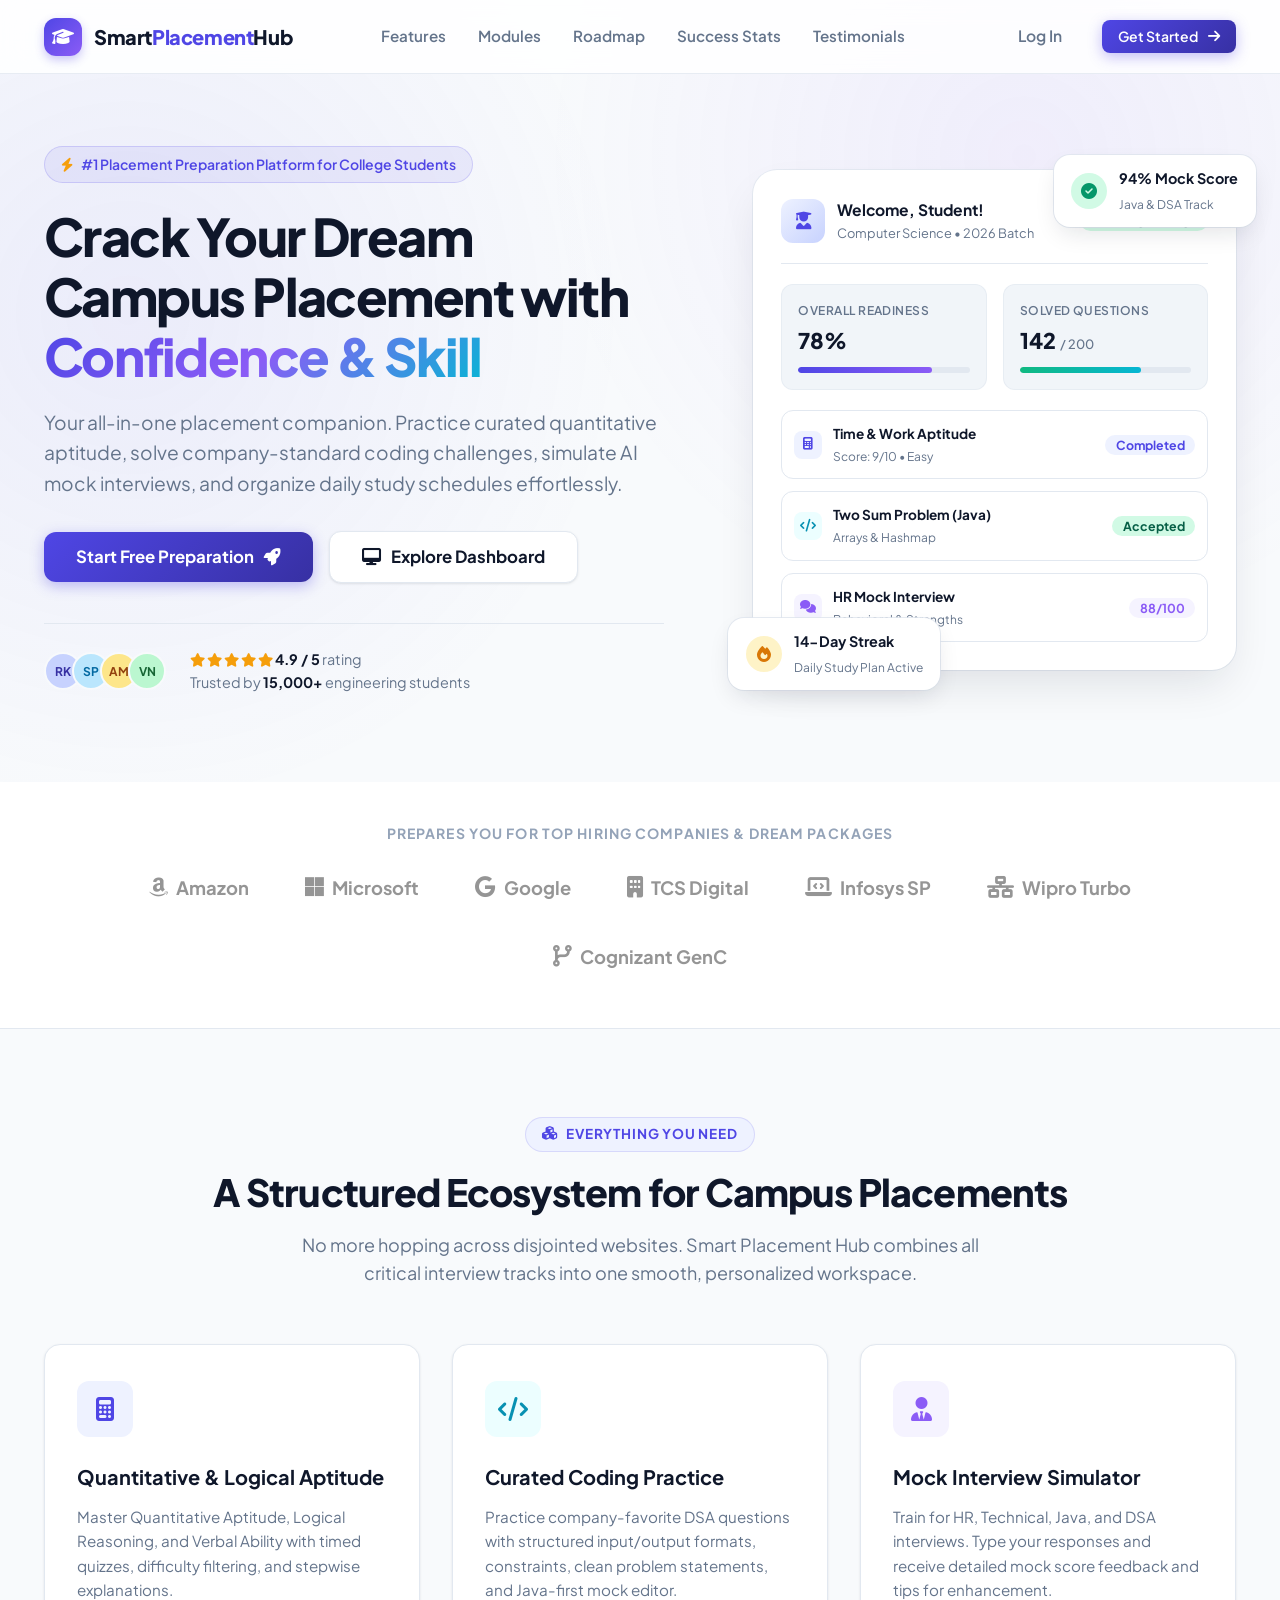
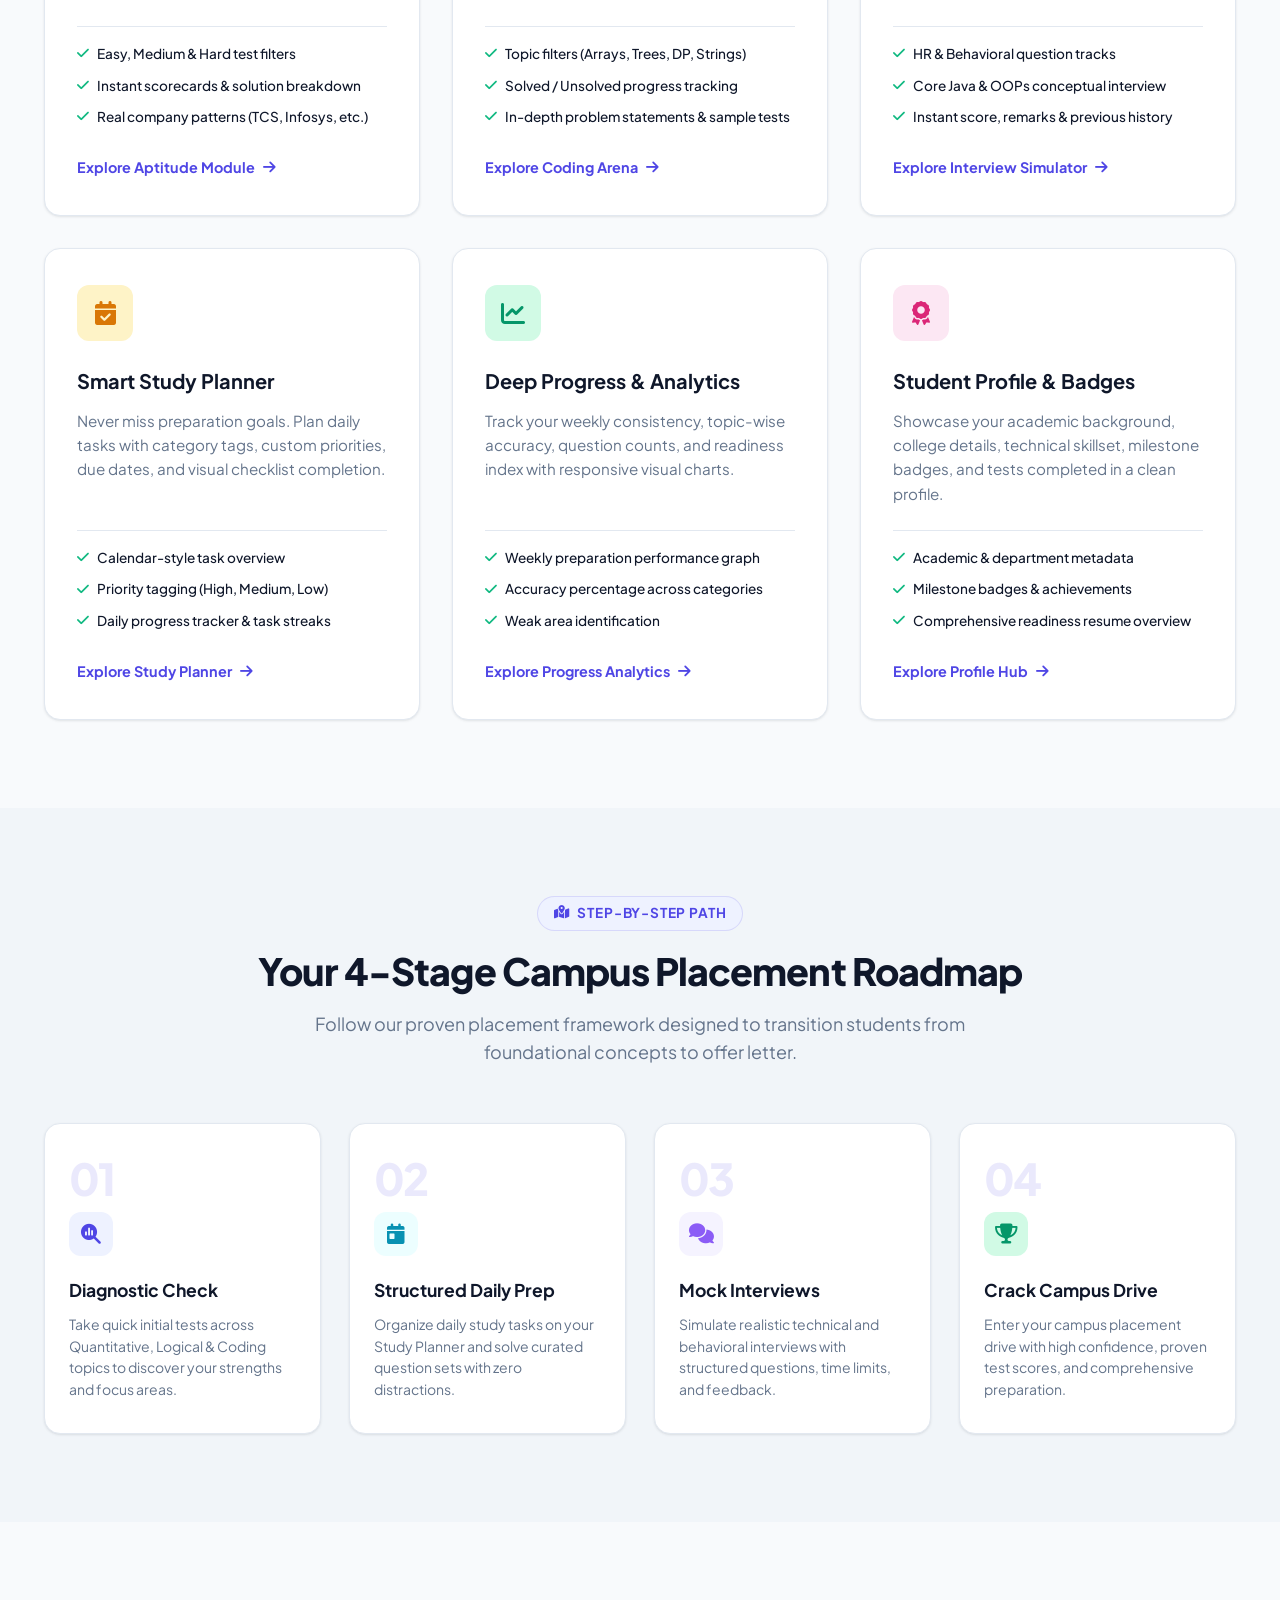
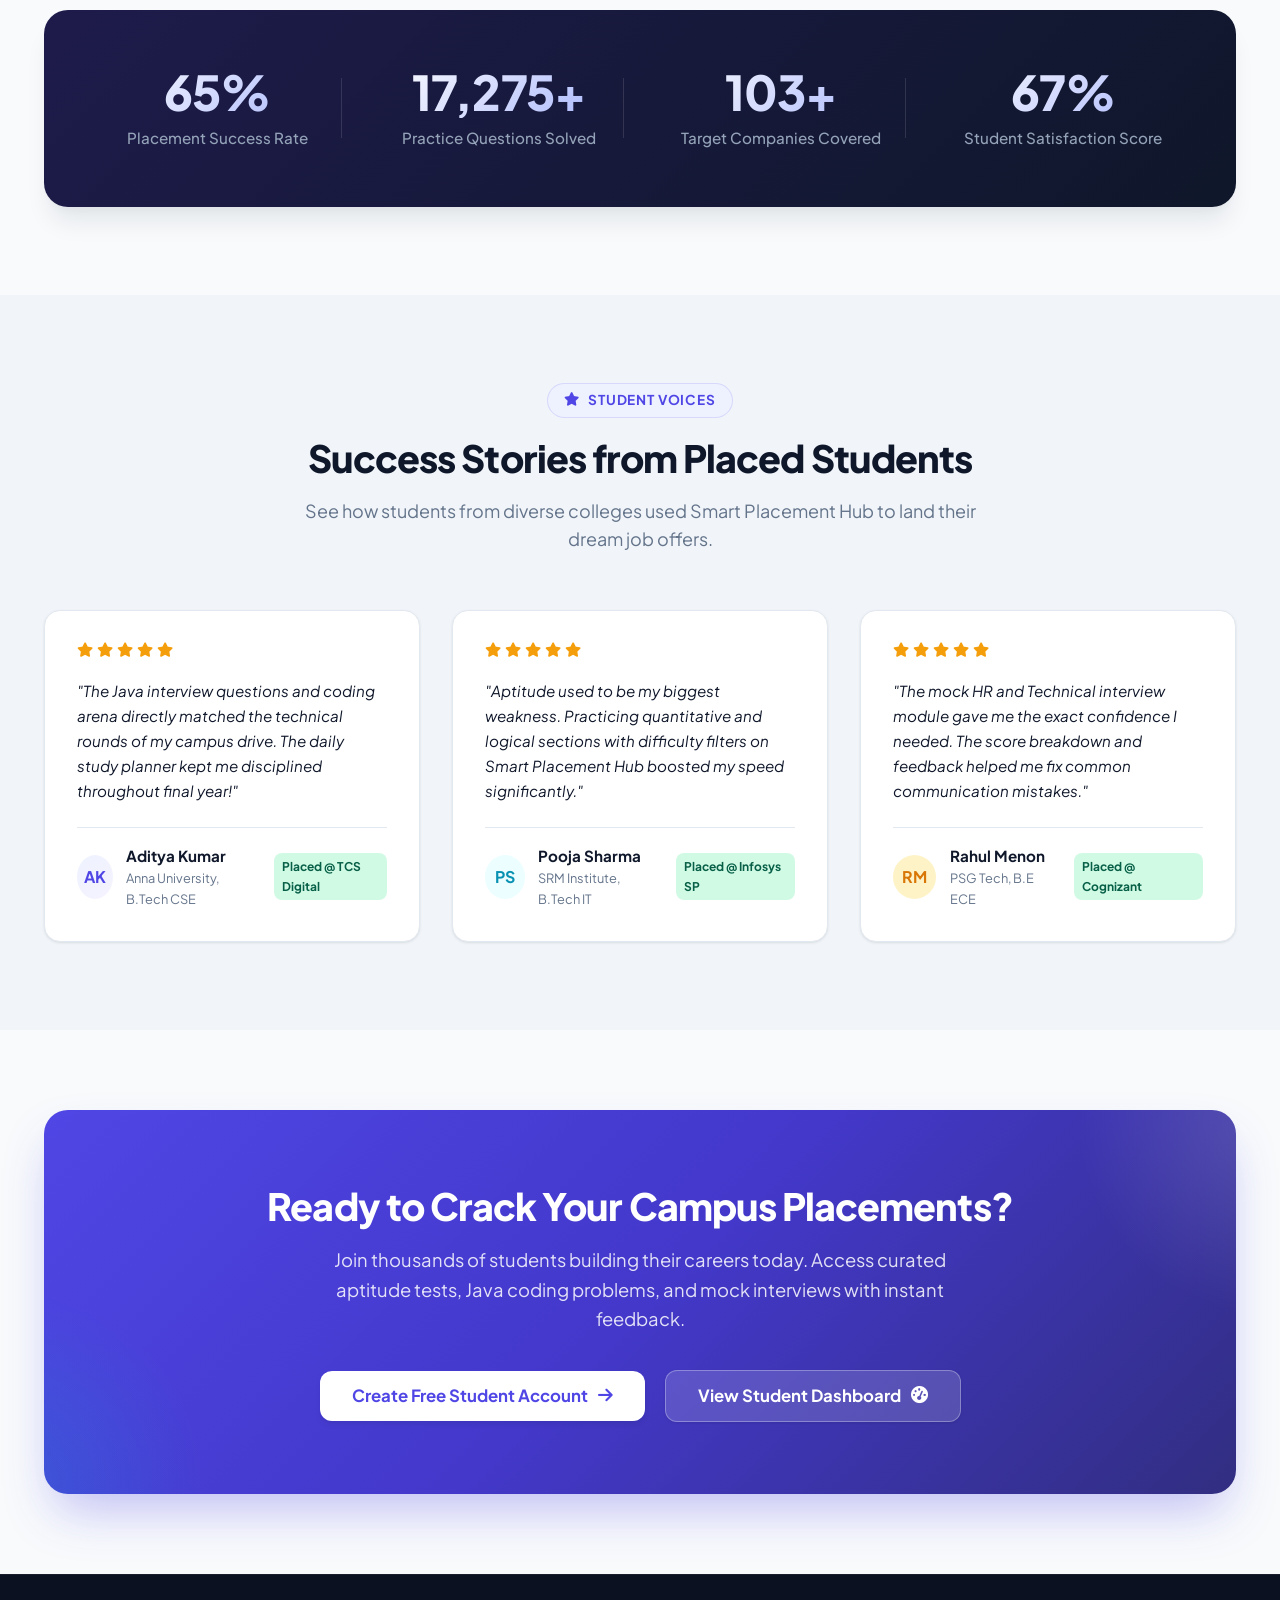
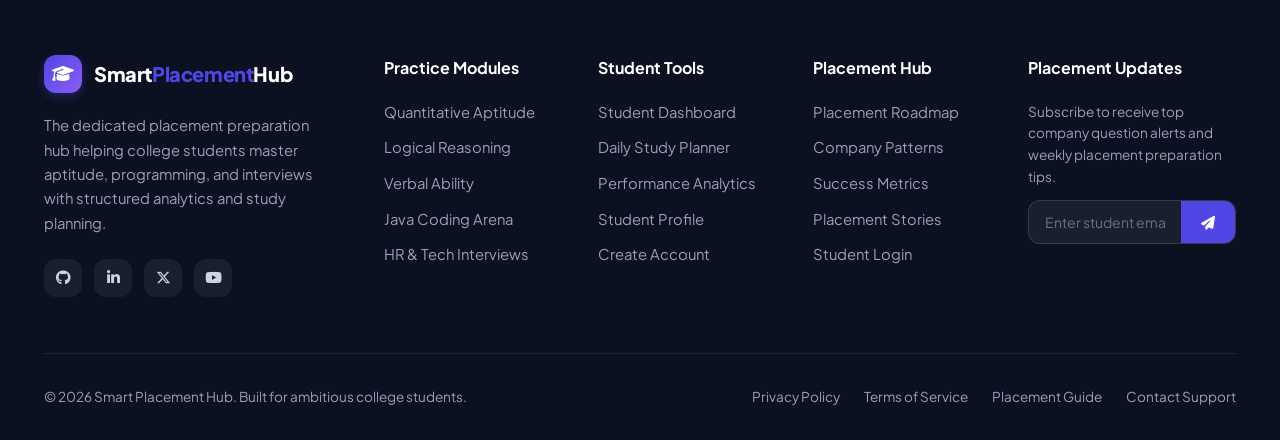
==== commit a1feeed8: "Fixed duplicate login and get started buttons in navbar" ====
--- a/index.html
+++ b/index.html
@@ -45,16 +45,6 @@
         <a href="#roadmap" class="nav-link">Roadmap</a>
         <a href="#stats" class="nav-link">Success Stats</a>
         <a href="#testimonials" class="nav-link">Testimonials</a>
-        
-        <!-- Mobile Actions inside Drawer -->
-        <div class="nav-actions-mobile">
-          <a href="login.html" class="btn btn-secondary btn-sm" id="mobileLoginBtn">
-            <i class="fa-solid fa-arrow-right-to-bracket"></i> Log In
-          </a>
-          <a href="register.html" class="btn btn-primary btn-sm" id="mobileRegisterBtn">
-            <i class="fa-solid fa-user-plus"></i> Get Started Free
-          </a>
-        </div>
       </nav>
 
       <!-- Action Buttons (Desktop) -->
@@ -159,9 +149,11 @@
           <div class="hero-card-preview">
             <div class="preview-header">
               <div class="preview-user-info">
-                <div class="preview-avatar">NP</div>
+                <div class="preview-avatar">
+                  <i class="fa-solid fa-user-graduate"></i>
+                </div>
                 <div class="preview-user-meta">
-                  <h4>Nithya Prakash</h4>
+                  <h4>Welcome, Student!</h4>
                   <p>Computer Science • 2026 Batch</p>
                 </div>
               </div>
--- a/css/responsive.css
+++ b/css/responsive.css
@@ -99,16 +99,16 @@
   }
 
   .nav-actions {
-    display: none;
-  }
-
-  .nav-menu .nav-actions-mobile {
     display: flex;
-    flex-direction: column;
-    width: 100%;
-    gap: 0.75rem;
-    margin-top: 1rem;
-    padding-top: 1rem;
+    align-items: center;
+    gap: 0.5rem;
+    margin-left: auto;
+    margin-right: 0.75rem;
+  }
+
+  .nav-actions .btn {
+    padding: 0.45rem 0.85rem;
+    font-size: 0.85rem;
   }
 
   .nav-toggle {
@@ -217,6 +217,15 @@
   .hero-pill {
     font-size: 0.775rem;
     padding: 0.35rem 0.75rem;
+  }
+
+  .nav-actions .btn-ghost {
+    display: none;
+  }
+
+  .nav-actions .btn-sm {
+    padding: 0.4rem 0.75rem;
+    font-size: 0.8rem;
   }
 
   .btn-lg {
